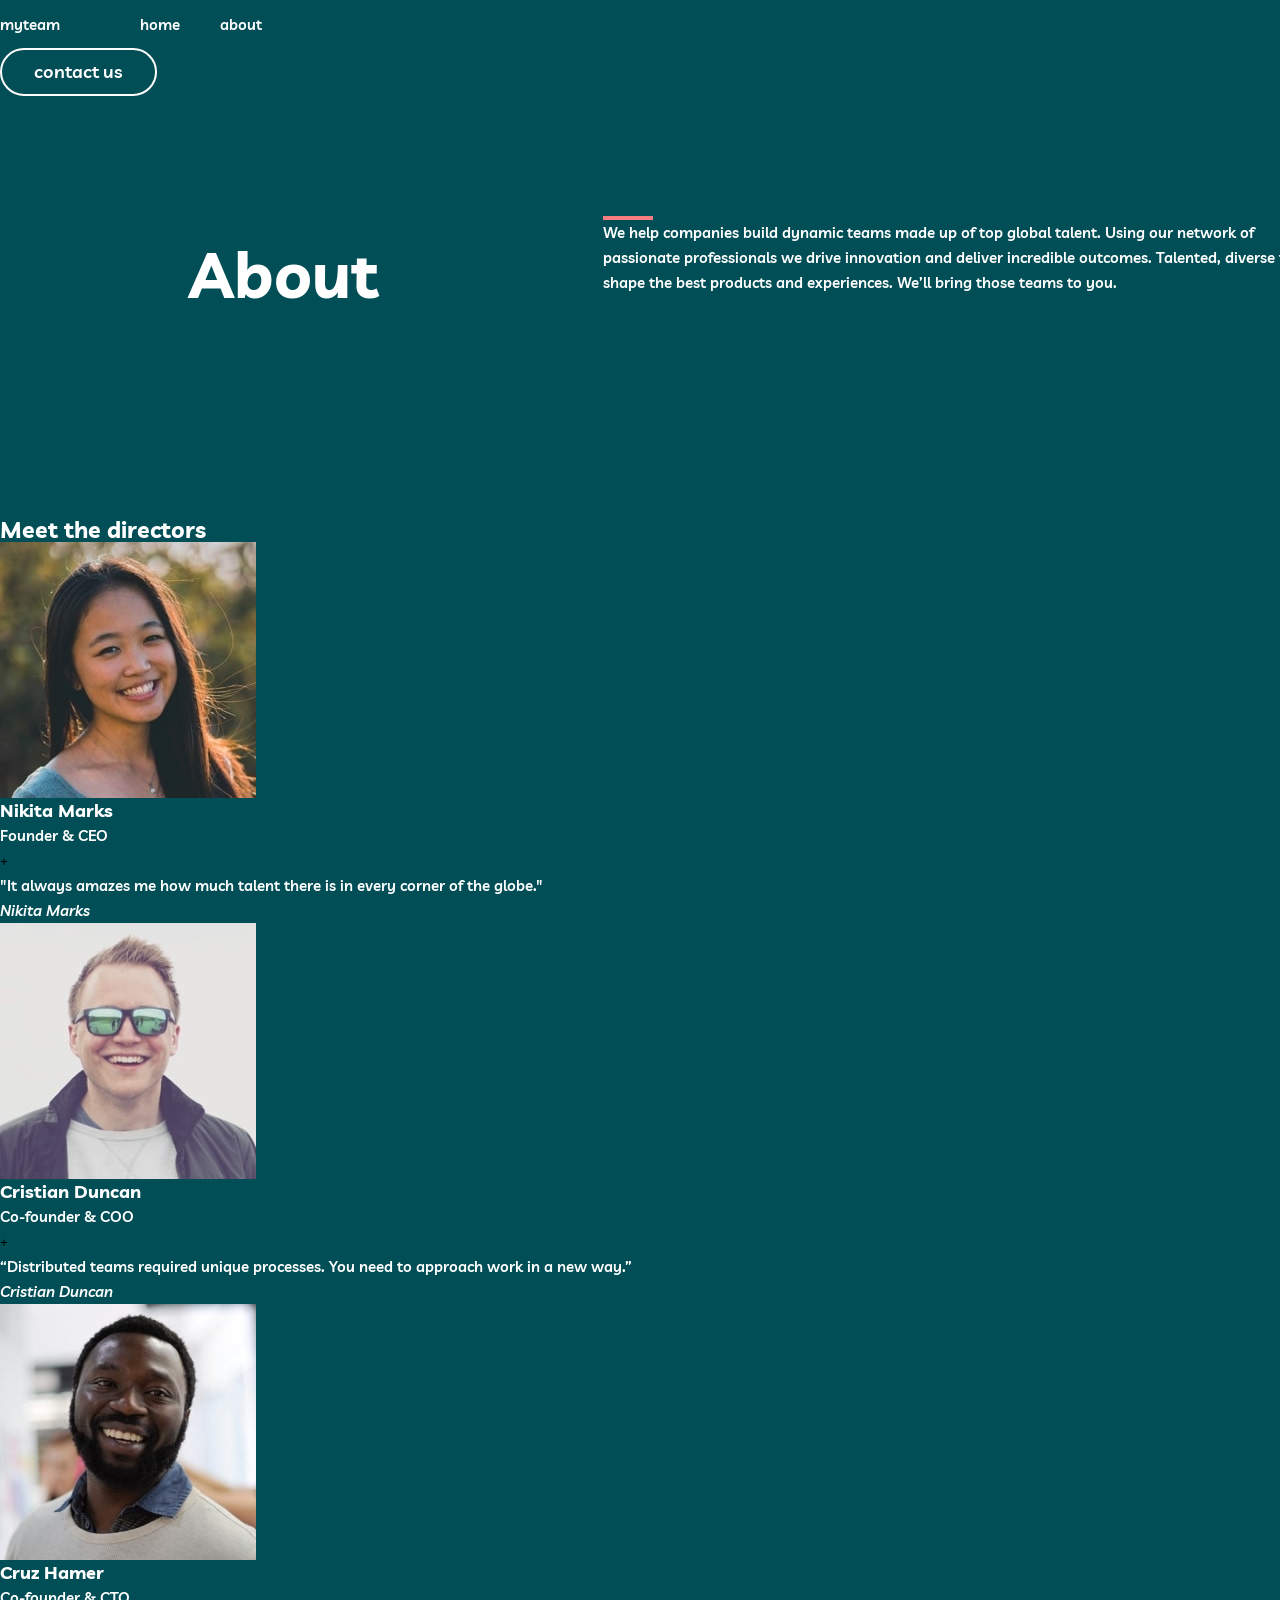
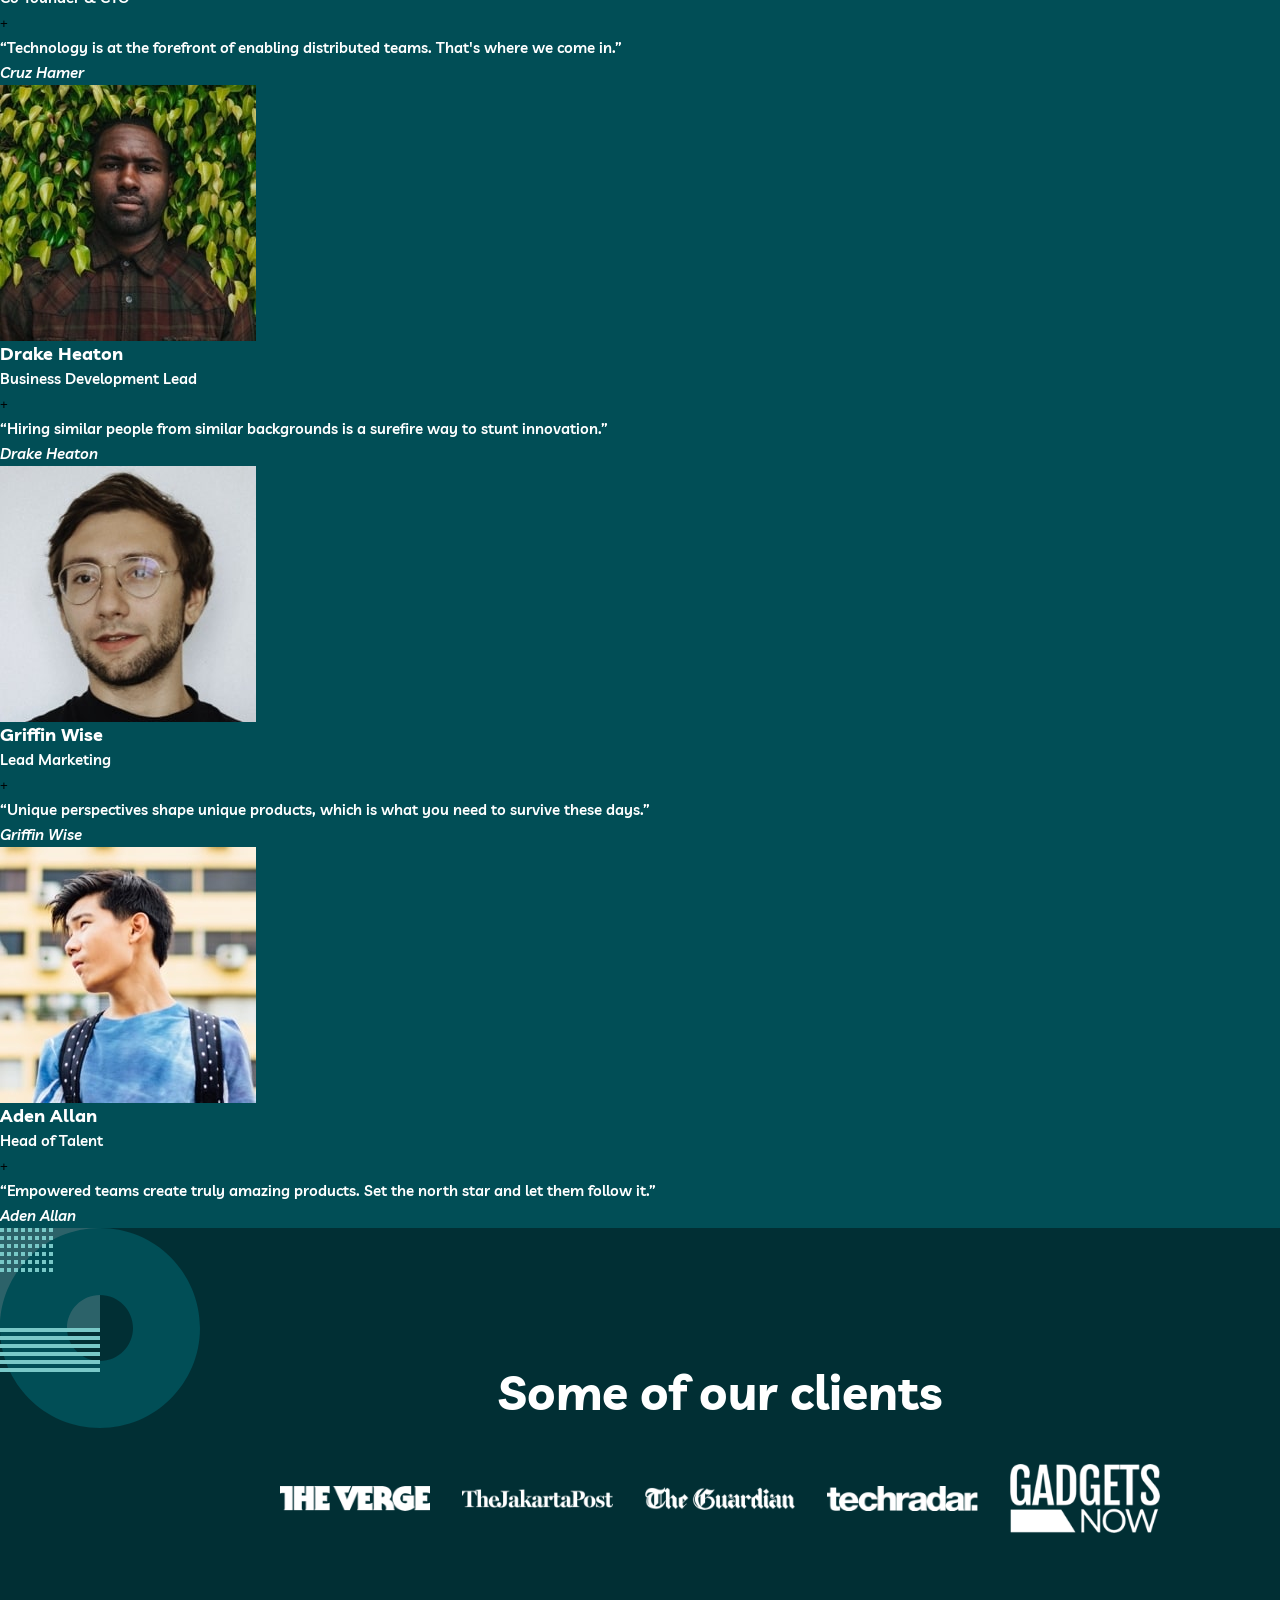
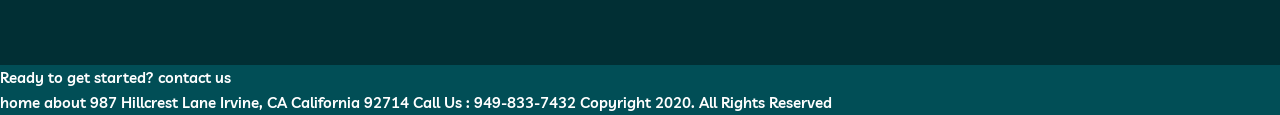
==== pages/about.html @ 8b4f6d2c "save before nav implement" ====
<!doctype html>
<html lang="en">
  <head>
    <meta charset="UTF-8" />
    <meta name="viewport" content="width=device-width, initial-scale=1.0" />

    <link
      rel="icon"
      type="image/png"
      sizes="32x32"
      href="../assets/favicon-32x32.png"
    />
    <link rel="stylesheet" href="../css/style.css" />
    <link rel="stylesheet" href="../css/about.css" />

    <title>Frontend Mentor | myteam website challenge - About</title>
  </head>

  <body>
      <header>

    <div class="site-header">
      <div class="site-header-left">
        <a href="../index.html" class="logo">myteam</a>
        <nav class="main-nav">
          <a href="../index.html" class="is-active">home</a>
          <a href="../pages/about.html">about</a>
        </nav>
      </div>
    </div>

      <div class="header-actions">
        <a href="../contact.html" class="btn btn-outline">contact us</a>
        <button class="nav-toggle" aria-label="Toggle menu">
          <span></span><span></span><span></span>
        </button>
      </div>

    <div class="container-about">
      <h1 class="h1-small white-text about-text">About</h1>
      <div>
        <span class="section-accent"></span>
        <p class="about-description body-2 white-text">We help companies build dynamic teams made up of top global talent.
          Using our network of passionate professionals we drive innovation and
          deliver incredible outcomes. Talented, diverse teams shape the best
          products and experiences. We’ll bring those teams to you.</p>
      </div>
    </div>
    <img src="../assets/bg-pattern-about-1-mobile-nav-1.svg" class="header-donut donut-size" alt="">
  </header>

    <main>
      <section>
        <h2>Meet the directors</h2>
        <ul>
          <li>
            <article>
              <img src="../assets/avatar-nikita.jpg" alt="Nikita Marks" />
              <h3>Nikita Marks</h3>
              <p>Founder &amp; CEO</p>
              <button>+</button>
              <blockquote>
                "It always amazes me how much talent there is in every corner of
                the globe."
              </blockquote>
              <cite>Nikita Marks</cite>
            </article>
          </li>
          <li>
            <article>
              <img src="../assets/avatar-christian.jpg" alt="Cristian Duncan" />
              <h3>Cristian Duncan</h3>
              <p>Co-founder &amp; COO</p>
              <button>+</button>
              <blockquote>
                “Distributed teams required unique processes. You need to
                approach work in a new way.”
              </blockquote>
              <cite>Cristian Duncan</cite>
            </article>
          </li>
          <li>
            <article>
              <img src="../assets/avatar-cruz.jpg" alt="Cruz Hamer" />
              <h3>Cruz Hamer</h3>
              <p>Co-founder &amp; CTO</p>
              <button>+</button>
              <blockquote>
                “Technology is at the forefront of enabling distributed teams.
                That's where we come in.”
              </blockquote>
              <cite>Cruz Hamer</cite>
            </article>
          </li>
          <li>
            <article>
              <img src="../assets/avatar-drake.jpg" alt="Drake Heaton" />
              <h3>Drake Heaton</h3>
              <p>Business Development Lead</p>
              <button>+</button>
              <blockquote>
                “Hiring similar people from similar backgrounds is a surefire
                way to stunt innovation.”
              </blockquote>
              <cite>Drake Heaton</cite>
            </article>
          </li>
          <li>
            <article>
              <img src="../assets/avatar-griffin.jpg" alt="Griffin Wise" />
              <h3>Griffin Wise</h3>
              <p>Lead Marketing</p>
              <button>+</button>
              <blockquote>
                “Unique perspectives shape unique products, which is what you
                need to survive these days.”
              </blockquote>
              <cite>Griffin Wise</cite>
            </article>
          </li>
          <li>
            <article>
              <img src="../assets/avatar-aden.jpg" alt="Aden Allan" />
              <h3>Aden Allan</h3>
              <p>Head of Talent</p>
              <button>+</button>
              <blockquote>
                “Empowered teams create truly amazing products. Set the north
                star and let them follow it.”
              </blockquote>
              <cite>Aden Allan</cite>
            </article>
          </li>
        </ul>
      </section>
      <section class="about-clients">
        <figure class="clients-shape donut-size">
          <img src="../assets/bg-pattern-about-4.svg" alt="" />
        </figure>
        <div class="clients-container">
          <h2 class="h2 white-text">Some of our clients</h2>
          <ul class="logo-list">
            <li><img src="../assets/logo-the-verge.png" alt="The Verge" /></li>
            <li>
              <img src="../assets/logo-jakarta-post.png" alt="Jakarta Post" />
            </li>
            <li>
              <img src="../assets/logo-the-guardian.png" alt="The Guardian" />
            </li>
            <li><img src="../assets/logo-tech-radar.png" alt="Tech Radar" /></li>
            <li>
              <img src="../assets/logo-gadgets-now.png" alt="Gadgets Now" />
            </li>
          </ul>
        </div>
      </section>

      Ready to get started? contact us
    </main>
    <footer>
      home about 987 Hillcrest Lane Irvine, CA California 92714 Call Us :
      949-833-7432 Copyright 2020. All Rights Reserved
    </footer>
  </body>
</html>
---- css/style.css ----
@import url('https://fonts.googleapis.com/css2?family=Livvic:wght@600;700&display=swap');
:root {
    /* Typography — family */
    --font-heading: 'Livvic', sans-serif;
    --font-weight-heading: 700;
    --font-body: 'Livvic', sans-serif;
    --font-weight-body: 600;

    /* COLORS - Primary */
    --color-midnight-green: #014E56;
    --color-light-coral: #F67E7E;
    --color-white: #FFFFFF;

    /* COLORS - Secondary */
    --color-rapture-blue: #79C8C7;
    --color-police-blue: #2C6269;
    --color-deep-jungle-green: #004047;
    --color-sacramento-state-green: #012F34;
    --color-dark-green: #002529;

    /* Typography — sizes */
    --text-h1-large: 100px;
    --text-h1-small: 64px;
    --text-h2: 48px;
    --text-h3: 18px;
    --text-body-1: 18px;
    --text-body-2: 15px;
    --text-label: 13px;

    /* Typography — line heights */
    --line-h1-large: 100px;
    --line-h1-small: 56px;
    --line-h2: 48px;
    --line-h3: 28px;
    --line-body-1: 28px;
    --line-body-2: 25px;
}
.h1-large {
    font-family: var(--font-heading);
    font-weight: var(--font-weight-heading);
    font-size: var(--text-h1-large);
    line-height: var(--line-h1-large);
}
.h1-small {
    font-family: var(--font-heading);
    font-weight: var(--font-weight-heading);
    font-size: var(--text-h1-small);
    line-height: var(--line-h1-small);
}
.h2 {
    font-family: var(--font-heading);
    font-weight: var(--font-weight-heading);
    font-size: var(--text-h2);
    line-height: var(--line-h2);
}
.h3 {
    font-family: var(--font-heading);
    font-weight: var(--font-weight-heading);
    font-size: var(--text-h3);
    line-height: var(--line-h3);
}
.body-1 {
    font-family: var(--font-body);
    font-weight: var(--font-weight-body);
    font-size: var(--text-body-1);
    line-height: var(--line-body-1);
}
.body-2 {
    font-family: var(--font-body);
    font-weight: var(--font-weight-body);
    font-size: var(--text-body-2);
    line-height: var(--line-body-2);
}

/* FOOTER start ------------------------------------------------- */

.footer {
    background-color: var(--color-dark-green);
    color: var(--color-white);
    padding: 48px 0;
}

.footer address {
    font-style: normal;
}

.footer-container {
    margin: 0 auto;
    width: min(1110px, 90%);
    display: grid;
    grid-template-columns: 1fr 1fr 1fr;
    align-items: start;
}

/* ----Logo---- */
.footer-logo {
    display: inline-block;
}

/* ----Footer navigation---- */

.footer-nav {
    display: flex;
    gap: 35px;
    margin-top: 35px;
}

.footer-nav a {
    color: var(--color-white);
    display: inline-block;
    text-decoration: none;
    letter-spacing: 1px;
}

.footer-nav a:hover {
    color: var(--color-rapture-blue);
}

/* ---- Contact information---- */

.footer-contact {
    margin: 0;
    color: #9aaeb0;
}

.footer-contact p {
    margin: 0;
}

.footer-contact a {
    color: inherit;
    text-decoration: none;
}

.footer-contact a:hover {
    color: var(--color-rapture-blue);
}

/* ----Right side----*/

.footer-right {
    display: flex;
    flex-direction: column;
    align-items: flex-end;
    height: 100%;
}

.social-links {
    display: flex;
    gap: 18px;
}

.social-links a {
    display: flex;
    align-items: center;
    justify-content: center;
    width: 24px;
    height: 24px;
}

.social-links img {
    width: 20px;
    height: 20px;
}

.copyright {
    margin: 55px 0 0;
    color: #9aaeb0;

}

/* FOOTER END ------------------------------------------------------------------------------------- */

/* SHARED / GLOBAL start ---------------------------------------------------
   Base reset, page shell, header + navigation, buttons and the decorative
   shape layer. All of this is reused by about.html and contact.html, so it
   lives here rather than in a per-page sheet.
   ------------------------------------------------------------------------ */
 
*,
*::before,
*::after {
    box-sizing: border-box;
    margin: 0;
    padding: 0;
}
 
body {
    font-family: var(--font-body);
    font-weight: var(--font-weight-body);
    font-size: var(--text-body-2);
    line-height: var(--line-body-2);
    color: var(--color-white);
    background: var(--color-midnight-green);
    min-width: 1440px; /* desktop-only build — no breakpoints below this */
}
 
ul {
    list-style: none;
}
 
img {
    display: block;
    max-width: 100%;
}
 
a {
    text-decoration: none;
    color: inherit;
}
 
button {
    cursor: pointer;
    background: none;
    border: none;
}
 
/* ----Page shell---- */
/* 1110px of content, centred — the 165px side margins from the Figma frame */
 
.container {
    width: 1110px;
    margin-inline: auto;
}
 
/* ----Decorative shape layer---- */
/* Each section drops its artwork into one of these and clips it with
   overflow: hidden, so nothing bleeds between sections. */
 
.shape-layer {
    position: absolute;
    inset: 0;
    pointer-events: none;
}
 
.shape-layer img {
    position: absolute;
}
 
/* ----Buttons---- */
 
.btn {
    display: inline-flex;
    align-items: center;
    justify-content: center;
    height: 48px;
    padding-inline: 32px;
    border-radius: 24px;
    border: 2px solid currentColor;
    font-family: var(--font-body);
    font-weight: var(--font-weight-body);
    font-size: var(--text-body-1);
    line-height: var(--line-body-1);
    white-space: nowrap;
    transition: background-color 0.2s ease, color 0.2s ease;
}
 
.btn-outline {
    color: var(--color-white);
}
 
.btn-outline:hover {
    background: var(--color-white);
    color: var(--color-midnight-green);
}
 
.btn-outline-dark {
    color: var(--color-sacramento-state-green);
}
 
.btn-outline-dark:hover {
    background: var(--color-sacramento-state-green);
    color: var(--color-light-coral);
}
 
/* ----Accent bar above a heading---- */
 
.section-accent {
    display: block;
    width: 50px;
    height: 4px;
    background: var(--color-light-coral);
}
 
.section-accent--blue {
    background: var(--color-rapture-blue);
}
 
/* ----Header---- */
 
.site-header {
    display: flex;
    align-items: center;
    justify-content: space-between;
    height: 48px;
}
 
.site-header-left {
    display: flex;
    align-items: center;
    gap: 80px;
}
 
.logo img {
    width: 160px;
    height: 40px;
}
 
/* ----Main navigation---- */
 
.main-nav {
    display: flex;
    gap: 40px;
}
 
.main-nav a {
    transition: color 0.2s ease;
}
 
/* The design has no persistent current-page marker, so .is-active is left
   unstyled — the hook stays available for templating. */
.main-nav a:hover {
    color: var(--color-light-coral);
}
 
/* SHARED / GLOBAL END ----------------------------------------------------- */
---- css/about.css ----
* {
    margin: 0;
    padding: 0;
    box-sizing: border-box;
}

.white-text {
    color: var(--color-white);
}

.donut-size {
  width: 200px;
  height: 200px;
}

/* HEADER AND NAV STUFF */

header {
    background-color: var(--color-midnight-green);
    position: relative;
    overflow: hidden;
    height: 517px;
    width: 1440px;

}

.header-donut {
    position: absolute;
    right: -100px;
    bottom: 0px;
    width: 200px;
}

/* .body1text {
    color: var(--color-white);
}


.header-title {
    color: var(--color-white);
} */

.container-about {
  max-width: 1110px;
  height: 156px;
  margin-top: 120px;
  margin-bottom: 120px;
  margin-left: 165px;
  margin-right: 165px;
  padding: 0 24px;
  display: grid;
  grid-template-columns: 1fr 1fr;
  gap: 64px;
  align-items: center;
  
}
/* 
.about-text {
    text-align: left;
} */

.about-text {
    width: 350px;
    height: 100px;
}

.about-description {
    text-align: left;
    width: 730px;
    height: 156px;
}
/* Clients Section */

.h2 {
    margin: 0 0 48px;
    text-align: center;
}

.about-clients {
    background-color: var(--color-sacramento-state-green);
    height: 437px;
    position: relative;

}

.clients-container {
    position: relative;
    max-width: 1110px;
    margin: 0 auto;
    padding-left: 115px;
    padding-right: 115px;
    padding-bottom: 140px;
    padding-top: 140px;
    height: 157px;

}

.logo-list {
    list-style: none;
    display: grid;
    grid-template-columns: repeat(5, 1fr);
    gap: 32px;
    align-items: center;
}

.logo-list img {
    width: 100%;
    height: auto;
}

.clients-shape {
    position: absolute;
    top: 0;
    left: 0;
}
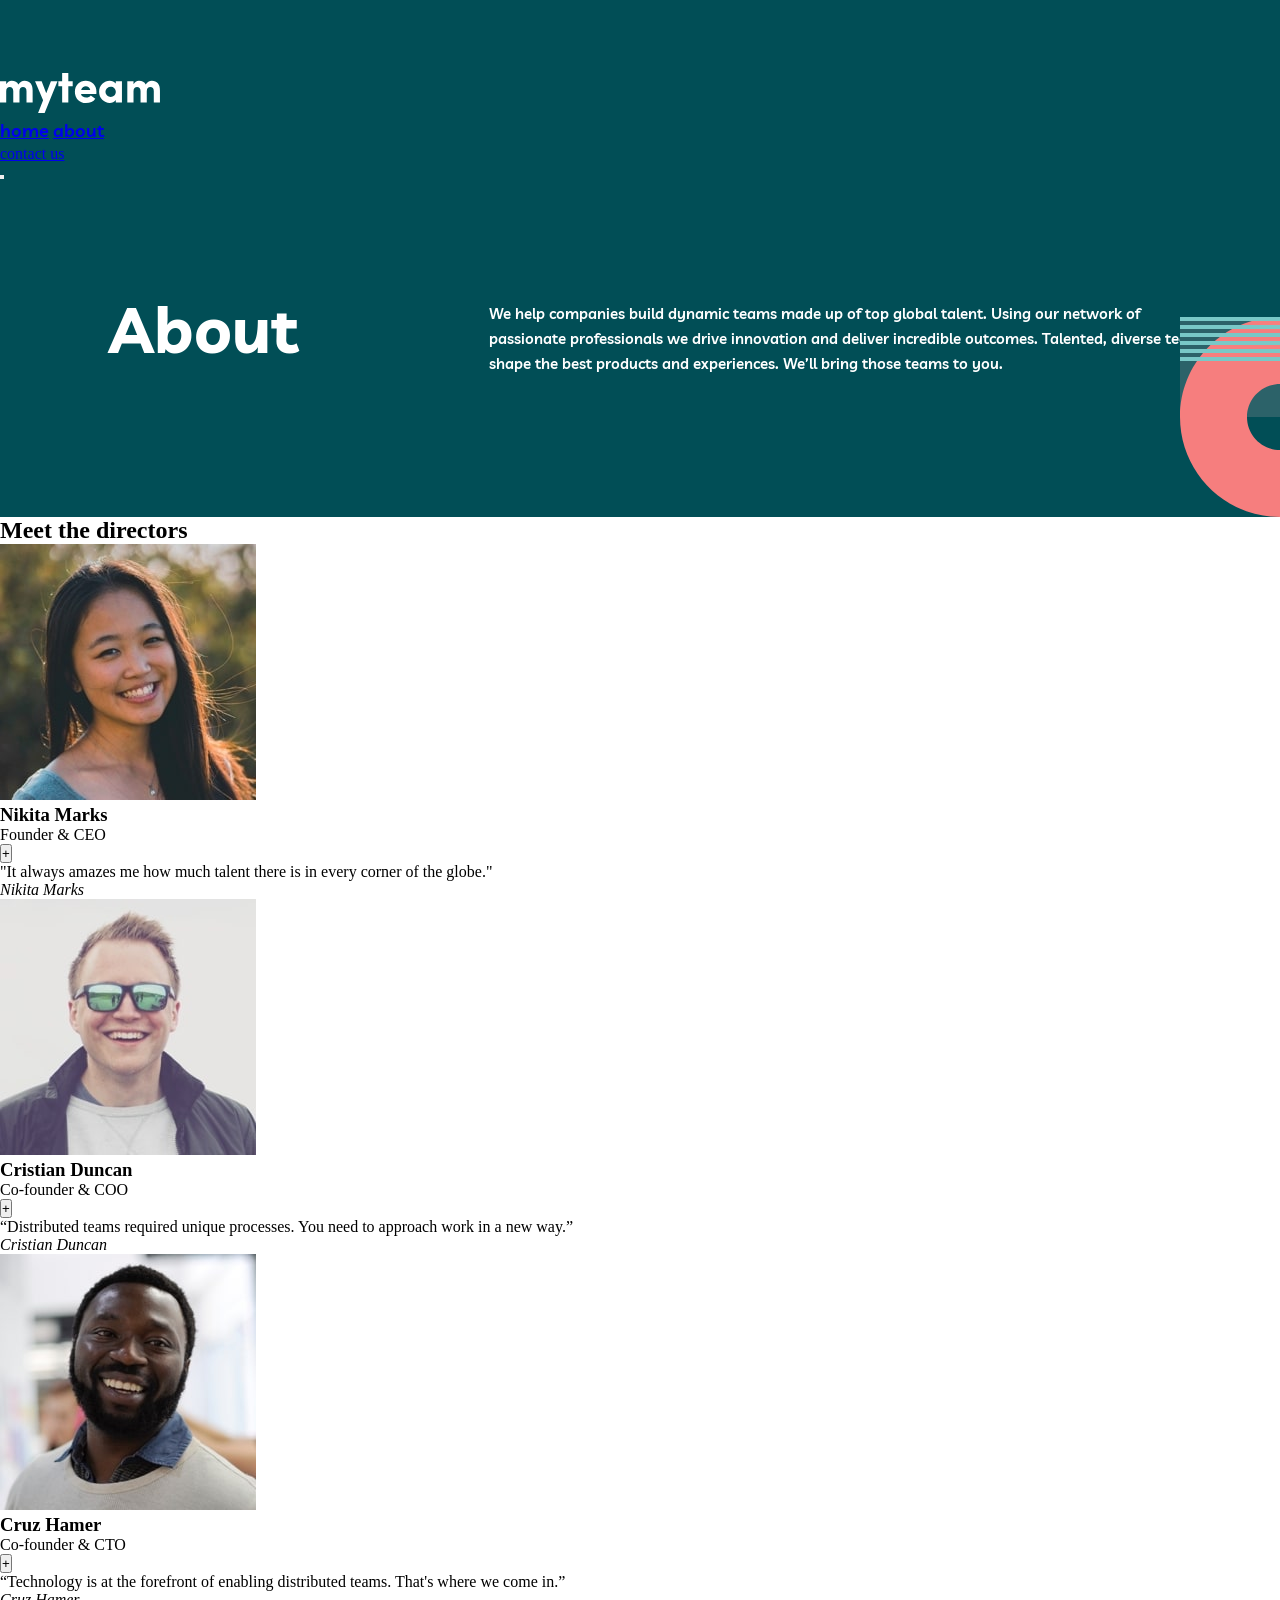
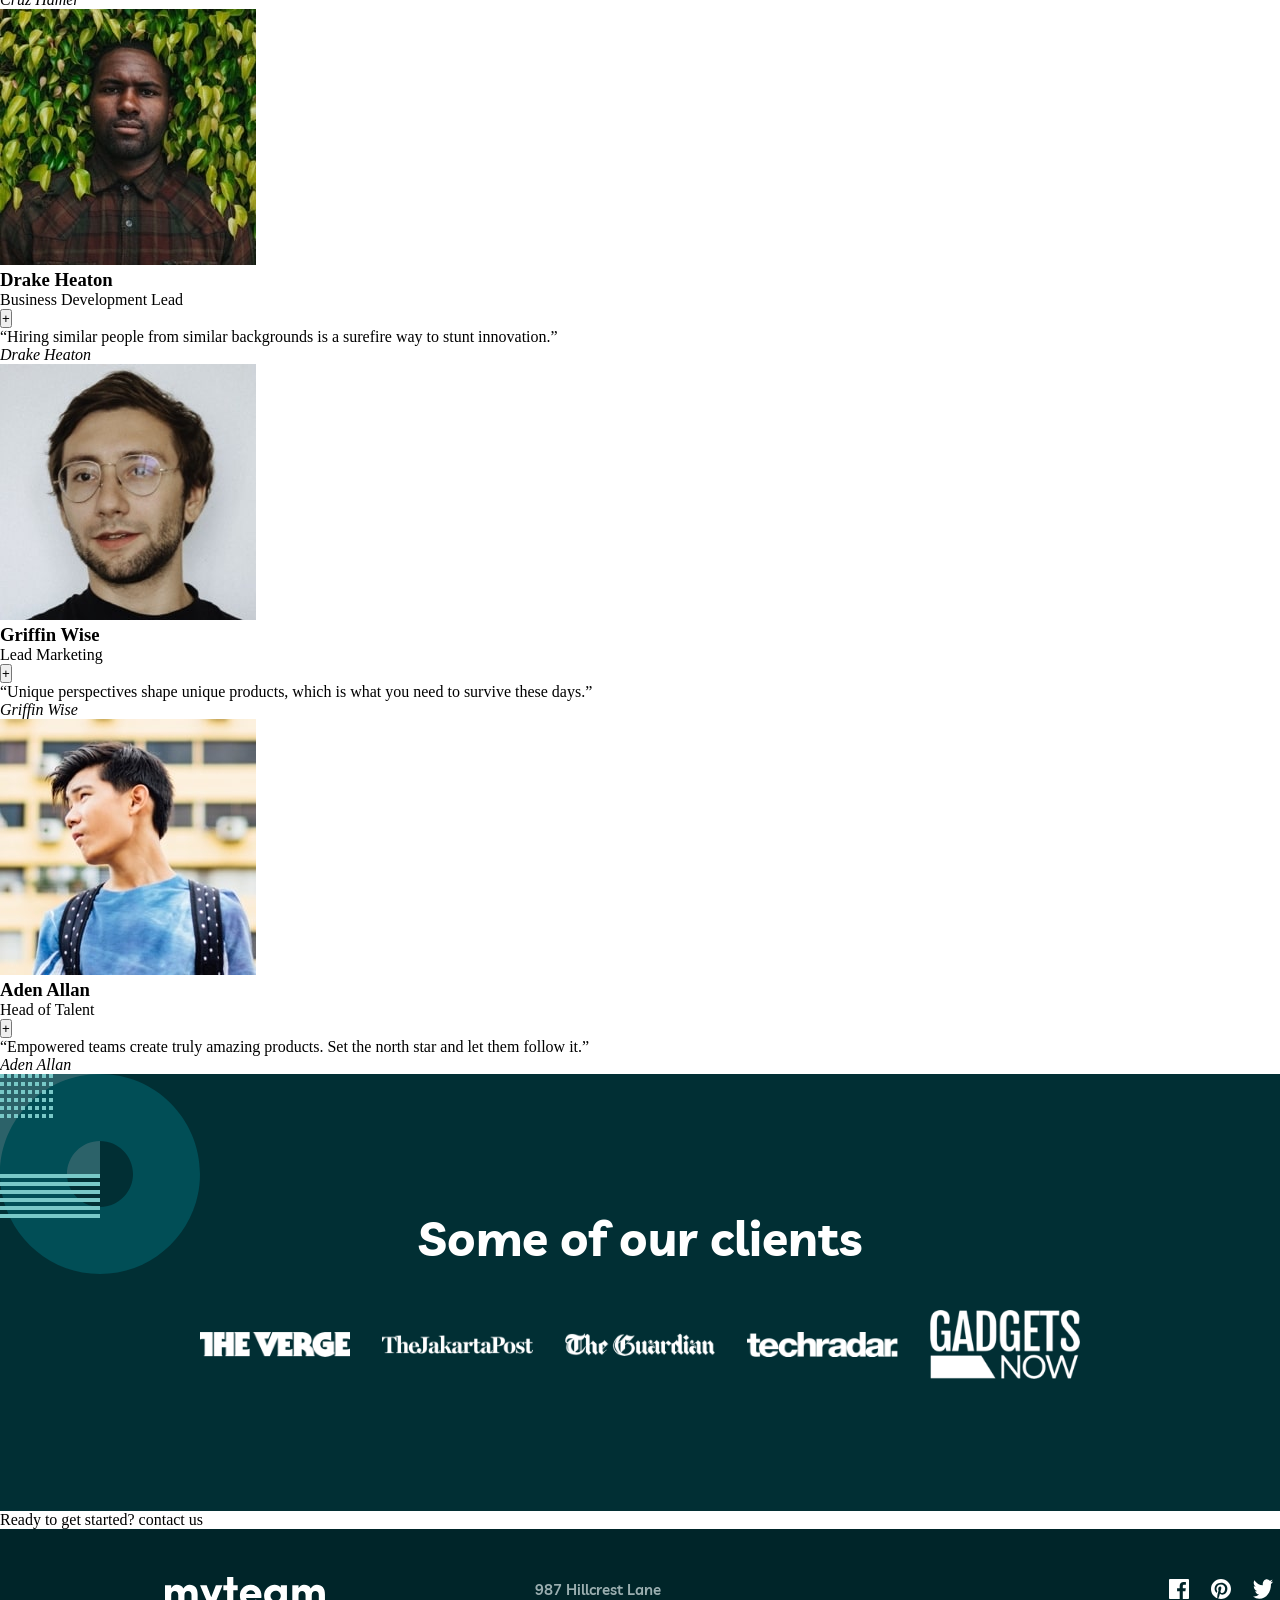
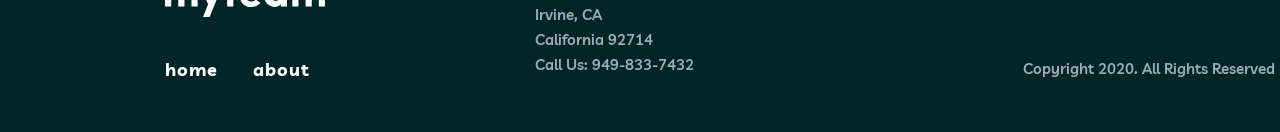
==== commit e02b2c4e: "inserted nav into header and footer into about page" ====
--- a/pages/about.html
+++ b/pages/about.html
@@ -19,18 +19,21 @@
   <body>
       <header>
 
-    <div class="site-header">
+    <div class="container site-header">
       <div class="site-header-left">
-        <a href="../index.html" class="logo">myteam</a>
-        <nav class="main-nav">
+        <a href="../index.html" class="logo">
+          <img src="../assets/logo.svg" alt="myteam" />
+        </a>
+        <nav class="main-nav body-1">
           <a href="../index.html" class="is-active">home</a>
           <a href="../pages/about.html">about</a>
         </nav>
       </div>
-    </div>
+            <a href="../pages/contact.html" class="btn btn-outline">contact us</a>
+    </div>
+    
 
       <div class="header-actions">
-        <a href="../contact.html" class="btn btn-outline">contact us</a>
         <button class="nav-toggle" aria-label="Toggle menu">
           <span></span><span></span><span></span>
         </button>
@@ -157,9 +160,54 @@
 
       Ready to get started? contact us
     </main>
-    <footer>
-      home about 987 Hillcrest Lane Irvine, CA California 92714 Call Us :
-      949-833-7432 Copyright 2020. All Rights Reserved
-    </footer>
+<footer class="footer">
+  <div class="footer-container">
+
+    <!-- Logo and navigation -->
+    <div class="footer-brand">
+      <a href="/" class="footer-logo"><img src="../assets/logo.svg" alt="" srcset=""></a>
+
+      <nav class="footer-nav h3" aria-label="Footer navigation">
+        <a href="/">home</a>
+        <a href="../pages/about.html">about</a>
+      </nav>
+    </div>
+
+    <!-- Contact information -->
+    <address class="footer-contact body-2">
+      <p>987 Hillcrest Lane</p>
+      <p>Irvine, CA</p>
+      <p>California 92714</p>
+      <p>
+        Call Us:
+        <a href="tel:+19498337432">949-833-7432</a>
+      </p>
+    </address>
+
+    <!-- Social media and copyright -->
+    <div class="footer-right body-2">
+
+      <div class="social-links">
+        <a href="#" aria-label="Facebook">
+          <img src="../assets/icon-facebook.svg" alt="">
+        </a>
+
+        <a href="#" aria-label="Pinterest">
+          <img src="../assets/icon-pinterest.svg" alt="">
+        </a>
+
+        <a href="#" aria-label="Twitter">
+          <img src="../assets/icon-twitter.svg" alt="">
+        </a>
+      </div>
+
+      <p class="copyright">
+        Copyright 2020. All Rights Reserved
+      </p>
+
+    </div>
+
+  </div>
+</footer>
   </body>
 </html>
--- a/css/style.css
+++ b/css/style.css
@@ -1,4 +1,5 @@
 @import url('https://fonts.googleapis.com/css2?family=Livvic:wght@600;700&display=swap');
+
 :root {
     /* Typography — family */
     --font-heading: 'Livvic', sans-serif;
@@ -35,36 +36,42 @@
     --line-body-1: 28px;
     --line-body-2: 25px;
 }
+
 .h1-large {
     font-family: var(--font-heading);
     font-weight: var(--font-weight-heading);
     font-size: var(--text-h1-large);
     line-height: var(--line-h1-large);
 }
+
 .h1-small {
     font-family: var(--font-heading);
     font-weight: var(--font-weight-heading);
     font-size: var(--text-h1-small);
     line-height: var(--line-h1-small);
 }
+
 .h2 {
     font-family: var(--font-heading);
     font-weight: var(--font-weight-heading);
     font-size: var(--text-h2);
     line-height: var(--line-h2);
 }
+
 .h3 {
     font-family: var(--font-heading);
     font-weight: var(--font-weight-heading);
     font-size: var(--text-h3);
     line-height: var(--line-h3);
 }
+
 .body-1 {
     font-family: var(--font-body);
     font-weight: var(--font-weight-body);
     font-size: var(--text-body-1);
     line-height: var(--line-body-1);
 }
+
 .body-2 {
     font-family: var(--font-body);
     font-weight: var(--font-weight-body);
@@ -90,6 +97,8 @@
     display: grid;
     grid-template-columns: 1fr 1fr 1fr;
     align-items: start;
+    margin-left: 165px;
+    margin-right: 163px;
 }
 
 /* ----Logo---- */
@@ -169,158 +178,4 @@
 
 }
 
-/* FOOTER END ------------------------------------------------------------------------------------- */
-
-/* SHARED / GLOBAL start ---------------------------------------------------
-   Base reset, page shell, header + navigation, buttons and the decorative
-   shape layer. All of this is reused by about.html and contact.html, so it
-   lives here rather than in a per-page sheet.
-   ------------------------------------------------------------------------ */
- 
-*,
-*::before,
-*::after {
-    box-sizing: border-box;
-    margin: 0;
-    padding: 0;
-}
- 
-body {
-    font-family: var(--font-body);
-    font-weight: var(--font-weight-body);
-    font-size: var(--text-body-2);
-    line-height: var(--line-body-2);
-    color: var(--color-white);
-    background: var(--color-midnight-green);
-    min-width: 1440px; /* desktop-only build — no breakpoints below this */
-}
- 
-ul {
-    list-style: none;
-}
- 
-img {
-    display: block;
-    max-width: 100%;
-}
- 
-a {
-    text-decoration: none;
-    color: inherit;
-}
- 
-button {
-    cursor: pointer;
-    background: none;
-    border: none;
-}
- 
-/* ----Page shell---- */
-/* 1110px of content, centred — the 165px side margins from the Figma frame */
- 
-.container {
-    width: 1110px;
-    margin-inline: auto;
-}
- 
-/* ----Decorative shape layer---- */
-/* Each section drops its artwork into one of these and clips it with
-   overflow: hidden, so nothing bleeds between sections. */
- 
-.shape-layer {
-    position: absolute;
-    inset: 0;
-    pointer-events: none;
-}
- 
-.shape-layer img {
-    position: absolute;
-}
- 
-/* ----Buttons---- */
- 
-.btn {
-    display: inline-flex;
-    align-items: center;
-    justify-content: center;
-    height: 48px;
-    padding-inline: 32px;
-    border-radius: 24px;
-    border: 2px solid currentColor;
-    font-family: var(--font-body);
-    font-weight: var(--font-weight-body);
-    font-size: var(--text-body-1);
-    line-height: var(--line-body-1);
-    white-space: nowrap;
-    transition: background-color 0.2s ease, color 0.2s ease;
-}
- 
-.btn-outline {
-    color: var(--color-white);
-}
- 
-.btn-outline:hover {
-    background: var(--color-white);
-    color: var(--color-midnight-green);
-}
- 
-.btn-outline-dark {
-    color: var(--color-sacramento-state-green);
-}
- 
-.btn-outline-dark:hover {
-    background: var(--color-sacramento-state-green);
-    color: var(--color-light-coral);
-}
- 
-/* ----Accent bar above a heading---- */
- 
-.section-accent {
-    display: block;
-    width: 50px;
-    height: 4px;
-    background: var(--color-light-coral);
-}
- 
-.section-accent--blue {
-    background: var(--color-rapture-blue);
-}
- 
-/* ----Header---- */
- 
-.site-header {
-    display: flex;
-    align-items: center;
-    justify-content: space-between;
-    height: 48px;
-}
- 
-.site-header-left {
-    display: flex;
-    align-items: center;
-    gap: 80px;
-}
- 
-.logo img {
-    width: 160px;
-    height: 40px;
-}
- 
-/* ----Main navigation---- */
- 
-.main-nav {
-    display: flex;
-    gap: 40px;
-}
- 
-.main-nav a {
-    transition: color 0.2s ease;
-}
- 
-/* The design has no persistent current-page marker, so .is-active is left
-   unstyled — the hook stays available for templating. */
-.main-nav a:hover {
-    color: var(--color-light-coral);
-}
- 
-/* SHARED / GLOBAL END ----------------------------------------------------- */+/* FOOTER END ------------------------------------------------------------------------------------- */
--- a/css/about.css
+++ b/css/about.css
@@ -20,8 +20,8 @@
     position: relative;
     overflow: hidden;
     height: 517px;
-    width: 1440px;
-
+    width: 100%;
+    padding-top: 73px;
 }
 
 .header-donut {
@@ -31,33 +31,18 @@
     width: 200px;
 }
 
-/* .body1text {
-    color: var(--color-white);
-}
-
-
-.header-title {
-    color: var(--color-white);
-} */
-
 .container-about {
-  max-width: 1110px;
+  max-width: min(1110px, 90%);
   height: 156px;
   margin-top: 120px;
   margin-bottom: 120px;
-  margin-left: 165px;
-  margin-right: 165px;
+  margin-inline: auto;
   padding: 0 24px;
   display: grid;
-  grid-template-columns: 1fr 1fr;
-  gap: 64px;
-  align-items: center;
-  
+  grid-template-columns: 350px 730px;
+  gap: 30px;
+  align-items: start;
 }
-/* 
-.about-text {
-    text-align: left;
-} */
 
 .about-text {
     width: 350px;
@@ -69,6 +54,11 @@
     width: 730px;
     height: 156px;
 }
+
+.section-accent {
+    margin-bottom: 40px;
+}
+
 /* Clients Section */
 
 .h2 {
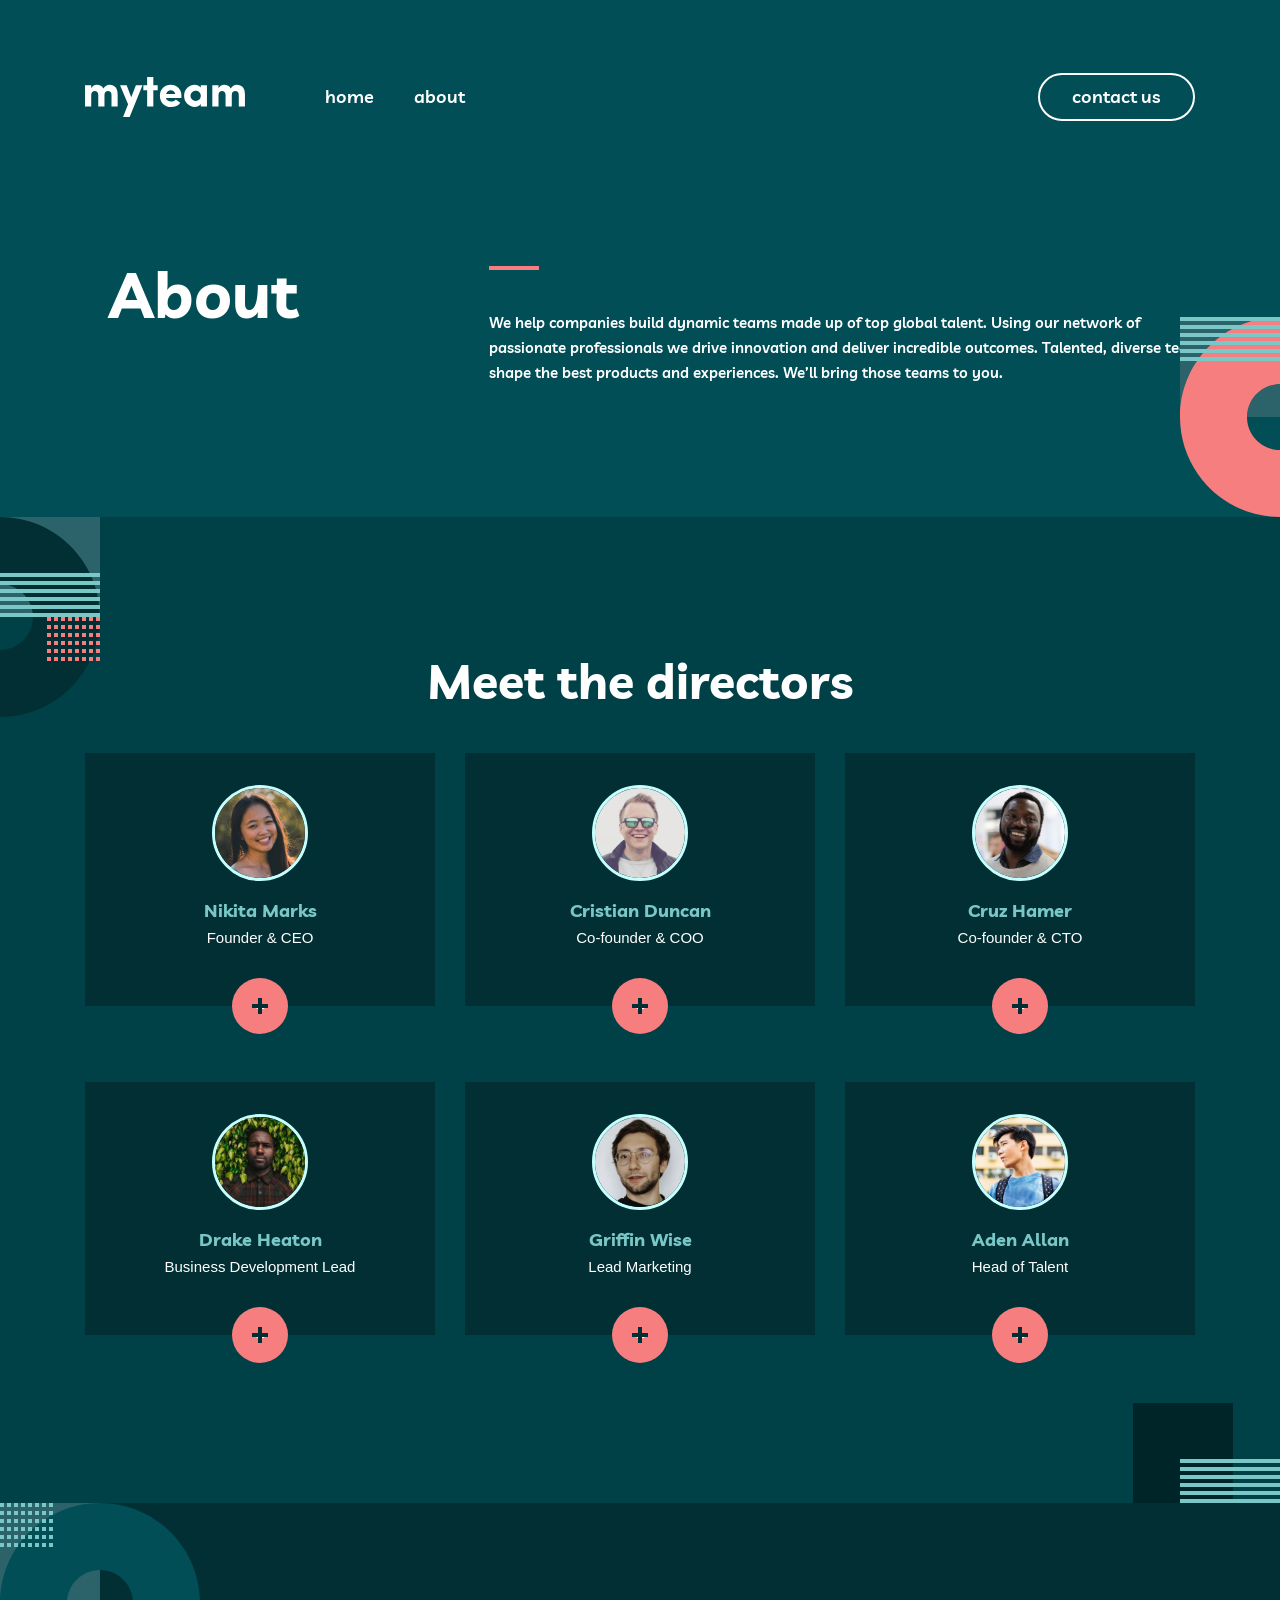
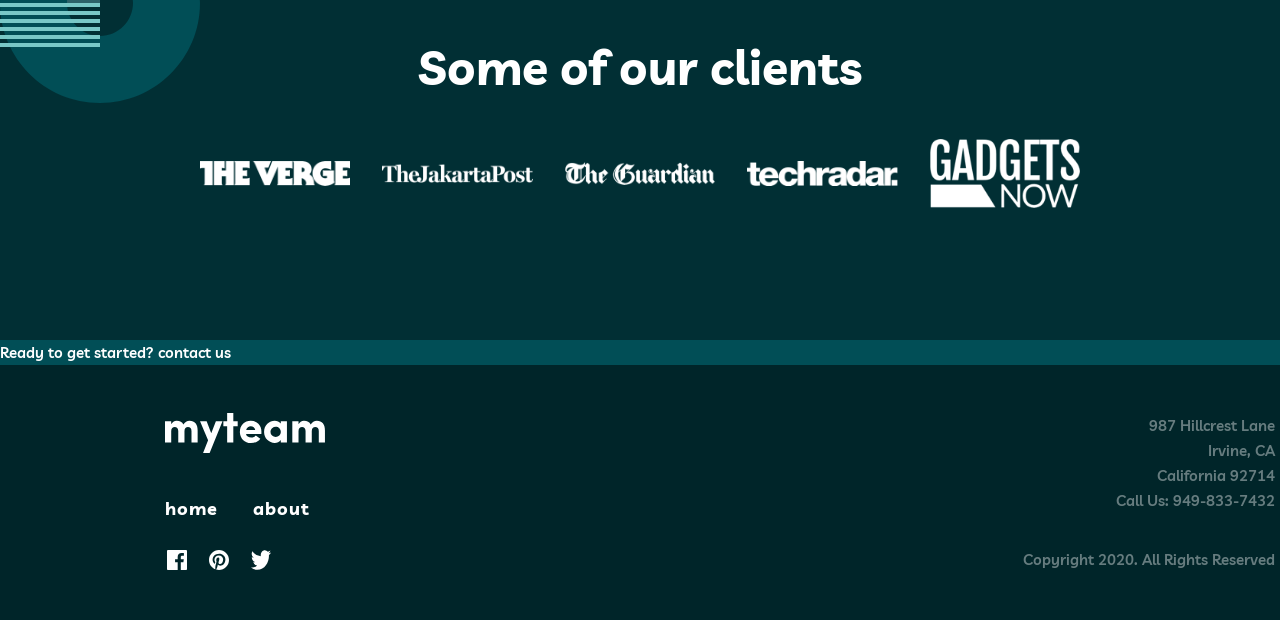
==== commit 4df95caf: "finished the directors section, added button functionality with card flip(css without animation) and" ====
--- a/pages/about.html
+++ b/pages/about.html
@@ -1,23 +1,19 @@
 <!doctype html>
 <html lang="en">
-  <head>
-    <meta charset="UTF-8" />
-    <meta name="viewport" content="width=device-width, initial-scale=1.0" />
-
-    <link
-      rel="icon"
-      type="image/png"
-      sizes="32x32"
-      href="../assets/favicon-32x32.png"
-    />
-    <link rel="stylesheet" href="../css/style.css" />
-    <link rel="stylesheet" href="../css/about.css" />
-
-    <title>Frontend Mentor | myteam website challenge - About</title>
-  </head>
-
-  <body>
-      <header>
+
+<head>
+  <meta charset="UTF-8" />
+  <meta name="viewport" content="width=device-width, initial-scale=1.0" />
+
+  <link rel="icon" type="image/png" sizes="32x32" href="../assets/favicon-32x32.png" />
+  <link rel="stylesheet" href="../css/style.css" />
+  <link rel="stylesheet" href="../css/about.css" />
+
+  <title>Frontend Mentor | myteam website challenge - About</title>
+</head>
+
+<body>
+  <header>
 
     <div class="container site-header">
       <div class="site-header-left">
@@ -29,21 +25,22 @@
           <a href="../pages/about.html">about</a>
         </nav>
       </div>
-            <a href="../pages/contact.html" class="btn btn-outline">contact us</a>
-    </div>
-    
-
-      <div class="header-actions">
-        <button class="nav-toggle" aria-label="Toggle menu">
-          <span></span><span></span><span></span>
-        </button>
-      </div>
+      <a href="../pages/contact.html" class="btn btn-outline">contact us</a>
+    </div>
+
+
+    <div class="header-actions">
+      <button class="nav-toggle" aria-label="Toggle menu">
+        <span></span><span></span><span></span>
+      </button>
+    </div>
 
     <div class="container-about">
       <h1 class="h1-small white-text about-text">About</h1>
       <div>
         <span class="section-accent"></span>
-        <p class="about-description body-2 white-text">We help companies build dynamic teams made up of top global talent.
+        <p class="about-description body-2 white-text">We help companies build dynamic teams made up of top global
+          talent.
           Using our network of passionate professionals we drive innovation and
           deliver incredible outcomes. Talented, diverse teams shape the best
           products and experiences. We’ll bring those teams to you.</p>
@@ -52,162 +49,235 @@
     <img src="../assets/bg-pattern-about-1-mobile-nav-1.svg" class="header-donut donut-size" alt="">
   </header>
 
-    <main>
-      <section>
-        <h2>Meet the directors</h2>
-        <ul>
-          <li>
-            <article>
-              <img src="../assets/avatar-nikita.jpg" alt="Nikita Marks" />
-              <h3>Nikita Marks</h3>
-              <p>Founder &amp; CEO</p>
-              <button>+</button>
-              <blockquote>
+  <main>
+    <section class="directors">
+      <img src="../assets/bg-pattern-about-2-contact-1.svg" alt="" class="directors-shape-top donut-size">
+      <img src="../assets/bg-pattern-home-4-about-3.svg" alt="" class="directors-shape-bottom">
+
+      <div class="directors-container">
+        <h2 class="h2 white-text">Meet the directors</h2>
+
+        <ul class="directors-list">
+          <li>
+            <article class="director-card">
+              <input type="checkbox" id="card-1" class="card-check">
+              <label for="card-1" class="card-toggle">+</label>
+              <img src="../assets/avatar-nikita.jpg" alt="Nikita Marks" class="director-avatar" />
+              <h3 class="h3 director-name">Nikita Marks</h3>
+              <p class="director-role">Founder &amp; CEO</p>
+              <cite class="h3 director-author">Nikita Marks</cite>
+              <blockquote class="director-quote">
                 "It always amazes me how much talent there is in every corner of
                 the globe."
               </blockquote>
-              <cite>Nikita Marks</cite>
-            </article>
-          </li>
-          <li>
-            <article>
-              <img src="../assets/avatar-christian.jpg" alt="Cristian Duncan" />
-              <h3>Cristian Duncan</h3>
-              <p>Co-founder &amp; COO</p>
-              <button>+</button>
-              <blockquote>
-                “Distributed teams required unique processes. You need to
-                approach work in a new way.”
-              </blockquote>
-              <cite>Cristian Duncan</cite>
-            </article>
-          </li>
-          <li>
-            <article>
-              <img src="../assets/avatar-cruz.jpg" alt="Cruz Hamer" />
-              <h3>Cruz Hamer</h3>
-              <p>Co-founder &amp; CTO</p>
-              <button>+</button>
-              <blockquote>
-                “Technology is at the forefront of enabling distributed teams.
-                That's where we come in.”
-              </blockquote>
-              <cite>Cruz Hamer</cite>
-            </article>
-          </li>
-          <li>
-            <article>
-              <img src="../assets/avatar-drake.jpg" alt="Drake Heaton" />
-              <h3>Drake Heaton</h3>
-              <p>Business Development Lead</p>
-              <button>+</button>
-              <blockquote>
-                “Hiring similar people from similar backgrounds is a surefire
-                way to stunt innovation.”
-              </blockquote>
-              <cite>Drake Heaton</cite>
-            </article>
-          </li>
-          <li>
-            <article>
-              <img src="../assets/avatar-griffin.jpg" alt="Griffin Wise" />
-              <h3>Griffin Wise</h3>
-              <p>Lead Marketing</p>
-              <button>+</button>
-              <blockquote>
-                “Unique perspectives shape unique products, which is what you
-                need to survive these days.”
-              </blockquote>
-              <cite>Griffin Wise</cite>
-            </article>
-          </li>
-          <li>
-            <article>
-              <img src="../assets/avatar-aden.jpg" alt="Aden Allan" />
-              <h3>Aden Allan</h3>
-              <p>Head of Talent</p>
-              <button>+</button>
-              <blockquote>
-                “Empowered teams create truly amazing products. Set the north
-                star and let them follow it.”
-              </blockquote>
-              <cite>Aden Allan</cite>
+
+              <div class="director-social-links">
+                <a href="#" aria-label="Twitter">
+                  <span class="icon1-director"></span>
+                </a>
+                <a href="#" aria-label="Facebook">
+                  <span class="icon2-director"></span>
+                </a>
+              </div>
+            </article>
+          </li>
+
+          <li>
+            <article class="director-card">
+              <input type="checkbox" id="card-2" class="card-check">
+              <label for="card-2" class="card-toggle">+</label>
+              <img src="../assets/avatar-christian.jpg" alt="Cristian Duncan" class="director-avatar" />
+              <h3 class="h3 director-name">Cristian Duncan</h3>
+              <p class="director-role">Co-founder &amp; COO</p>
+              <cite class="h3 director-author">Cristian Duncan</cite>
+              <blockquote class="director-quote">
+                "Distributed teams required unique processes. You need to
+                approach work in a new way."
+              </blockquote>
+
+              <div class="director-social-links">
+                <a href="#" aria-label="Twitter">
+                  <span class="icon1-director"></span>
+                </a>
+                <a href="#" aria-label="Facebook">
+                  <span class="icon2-director"></span>
+                </a>
+              </div>
+            </article>
+          </li>
+
+          <li>
+            <article class="director-card">
+              <input type="checkbox" id="card-3" class="card-check">
+              <label for="card-3" class="card-toggle">+</label>
+              <img src="../assets/avatar-cruz.jpg" alt="Cruz Hamer" class="director-avatar" />
+              <h3 class="h3 director-name">Cruz Hamer</h3>
+              <p class="director-role">Co-founder &amp; CTO</p>
+              <cite class="h3 director-author">Cruz Hamer</cite>
+              <blockquote class="director-quote">
+                "Technology is at the forefront of enabling distributed teams.
+                That's where we come in."
+              </blockquote>
+
+              <div class="director-social-links">
+                <a href="#" aria-label="Twitter">
+                  <span class="icon1-director"></span>
+                </a>
+                <a href="#" aria-label="Facebook">
+                  <span class="icon2-director"></span>
+                </a>
+              </div>
+            </article>
+          </li>
+
+          <li>
+            <article class="director-card">
+              <input type="checkbox" id="card-4" class="card-check">
+              <label for="card-4" class="card-toggle">+</label>
+              <img src="../assets/avatar-drake.jpg" alt="Drake Heaton" class="director-avatar" />
+              <h3 class="h3 director-name">Drake Heaton</h3>
+              <p class="director-role">Business Development Lead</p>
+              <cite class="h3 director-author">Drake Heaton</cite>
+              <blockquote class="director-quote">
+                "Hiring similar people from similar backgrounds is a surefire
+                way to stunt innovation."
+              </blockquote>
+
+              <div class="director-social-links">
+                <a href="#" aria-label="Twitter">
+                  <span class="icon1-director"></span>
+                </a>
+                <a href="#" aria-label="Facebook">
+                  <span class="icon2-director"></span>
+                </a>
+              </div>
+            </article>
+          </li>
+
+          <li>
+            <article class="director-card">
+              <input type="checkbox" id="card-5" class="card-check">
+              <label for="card-5" class="card-toggle">+</label>
+              <img src="../assets/avatar-griffin.jpg" alt="Griffin Wise" class="director-avatar" />
+              <h3 class="h3 director-name">Griffin Wise</h3>
+              <p class="director-role">Lead Marketing</p>
+              <cite class="h3 director-author">Griffin Wise</cite>
+              <blockquote class="director-quote">
+                "Unique perspectives shape unique products, which is what you
+                need to survive these days."
+              </blockquote>
+
+              <div class="director-social-links">
+                <a href="#" aria-label="Twitter">
+                  <span class="icon1-director"></span>
+                </a>
+                <a href="#" aria-label="Facebook">
+                  <span class="icon2-director"></span>
+                </a>
+              </div>
+            </article>
+          </li>
+
+          <li>
+            <article class="director-card">
+              <input type="checkbox" id="card-6" class="card-check">
+              <label for="card-6" class="card-toggle">+</label>
+              <img src="../assets/avatar-aden.jpg" alt="Aden Allan" class="director-avatar" />
+              <h3 class="h3 director-name">Aden Allan</h3>
+              <p class="director-role">Head of Talent</p>
+              <cite class="h3 director-author">Aden Allan</cite>
+              <blockquote class="director-quote">
+                "Empowered teams create truly amazing products. Set the north
+                star and let them follow it."
+              </blockquote>
+
+              <div class="director-social-links">
+                <a href="#" aria-label="Twitter">
+                  <span class="icon1-director"></span>
+                </a>
+                <a href="#" aria-label="Facebook">
+                  <span class="icon2-director"></span>
+                </a>
+              </div>
             </article>
           </li>
         </ul>
-      </section>
-      <section class="about-clients">
-        <figure class="clients-shape donut-size">
-          <img src="../assets/bg-pattern-about-4.svg" alt="" />
-        </figure>
-        <div class="clients-container">
-          <h2 class="h2 white-text">Some of our clients</h2>
-          <ul class="logo-list">
-            <li><img src="../assets/logo-the-verge.png" alt="The Verge" /></li>
-            <li>
-              <img src="../assets/logo-jakarta-post.png" alt="Jakarta Post" />
-            </li>
-            <li>
-              <img src="../assets/logo-the-guardian.png" alt="The Guardian" />
-            </li>
-            <li><img src="../assets/logo-tech-radar.png" alt="Tech Radar" /></li>
-            <li>
-              <img src="../assets/logo-gadgets-now.png" alt="Gadgets Now" />
-            </li>
-          </ul>
+      </div>
+    </section>
+
+    <section class="about-clients">
+      <figure class="clients-shape donut-size">
+        <img src="../assets/bg-pattern-about-4.svg" alt="" />
+      </figure>
+      <div class="clients-container">
+        <h2 class="h2 white-text">Some of our clients</h2>
+        <ul class="logo-list">
+          <li><img src="../assets/logo-the-verge.png" alt="The Verge" /></li>
+          <li>
+            <img src="../assets/logo-jakarta-post.png" alt="Jakarta Post" />
+          </li>
+          <li>
+            <img src="../assets/logo-the-guardian.png" alt="The Guardian" />
+          </li>
+          <li><img src="../assets/logo-tech-radar.png" alt="Tech Radar" /></li>
+          <li>
+            <img src="../assets/logo-gadgets-now.png" alt="Gadgets Now" />
+          </li>
+        </ul>
+      </div>
+    </section>
+
+    Ready to get started? contact us
+  </main>
+  <footer class="footer">
+    <div class="footer-container">
+
+      <!-- Logo and navigation -->
+      <div class="footer-brand">
+        <a href="/" class="footer-logo"><img src="../assets/logo.svg" alt="" srcset=""></a>
+
+        <nav class="footer-nav h3" aria-label="Footer navigation">
+          <a href="/">home</a>
+          <a href="../pages/about.html">about</a>
+        </nav>
+      </div>
+
+      <!-- Contact information -->
+      <address class="footer-contact body-2">
+        <p>987 Hillcrest Lane</p>
+        <p>Irvine, CA</p>
+        <p>California 92714</p>
+        <p>
+          Call Us:
+          <a href="tel:+19498337432">949-833-7432</a>
+        </p>
+      </address>
+
+      <!-- Social media and copyright -->
+      <div class="footer-right body-2">
+
+        <div class="social-links">
+          <a href="#" aria-label="Facebook">
+            <img src="../assets/icon-facebook.svg" alt="">
+          </a>
+
+          <a href="#" aria-label="Pinterest">
+            <img src="../assets/icon-pinterest.svg" alt="">
+          </a>
+
+          <a href="#" aria-label="Twitter">
+            <img src="../assets/icon-twitter.svg" alt="">
+          </a>
         </div>
-      </section>
-
-      Ready to get started? contact us
-    </main>
-<footer class="footer">
-  <div class="footer-container">
-
-    <!-- Logo and navigation -->
-    <div class="footer-brand">
-      <a href="/" class="footer-logo"><img src="../assets/logo.svg" alt="" srcset=""></a>
-
-      <nav class="footer-nav h3" aria-label="Footer navigation">
-        <a href="/">home</a>
-        <a href="../pages/about.html">about</a>
-      </nav>
-    </div>
-
-    <!-- Contact information -->
-    <address class="footer-contact body-2">
-      <p>987 Hillcrest Lane</p>
-      <p>Irvine, CA</p>
-      <p>California 92714</p>
-      <p>
-        Call Us:
-        <a href="tel:+19498337432">949-833-7432</a>
-      </p>
-    </address>
-
-    <!-- Social media and copyright -->
-    <div class="footer-right body-2">
-
-      <div class="social-links">
-        <a href="#" aria-label="Facebook">
-          <img src="../assets/icon-facebook.svg" alt="">
-        </a>
-
-        <a href="#" aria-label="Pinterest">
-          <img src="../assets/icon-pinterest.svg" alt="">
-        </a>
-
-        <a href="#" aria-label="Twitter">
-          <img src="../assets/icon-twitter.svg" alt="">
-        </a>
-      </div>
-
-      <p class="copyright">
-        Copyright 2020. All Rights Reserved
-      </p>
-
-    </div>
-
-  </div>
-</footer>
-  </body>
-</html>
+
+        <p class="copyright">
+          Copyright 2020. All Rights Reserved
+        </p>
+
+      </div>
+
+    </div>
+  </footer>
+</body>
+
+</html>
--- a/css/style.css
+++ b/css/style.css
@@ -97,8 +97,9 @@
     display: grid;
     grid-template-columns: 1fr 1fr 1fr;
     align-items: start;
-    margin-left: 165px;
-    margin-right: 163px;
+
+    /* margin-left: 165px; */
+    /* margin-right: 163px; */
 }
 
 /* ----Logo---- */
@@ -129,7 +130,7 @@
 
 .footer-contact {
     margin: 0;
-    color: #9aaeb0;
+    opacity: 40%;
 }
 
 .footer-contact p {
@@ -174,8 +175,323 @@
 
 .copyright {
     margin: 55px 0 0;
-    color: #9aaeb0;
-
-}
-
-/* FOOTER END ------------------------------------------------------------------------------------- */+    opacity: 40%;
+
+}
+
+/* FOOTER END ------------------------------------------------------------------------------------- */
+
+/* SHARED / GLOBAL start ---------------------------------------------------
+   Base reset, page shell, header + navigation, buttons and the decorative
+   shape layer. All of this is reused by about.html and contact.html, so it
+   lives here rather than in a per-page sheet.
+   ------------------------------------------------------------------------ */
+
+*,
+*::before,
+*::after {
+    box-sizing: border-box;
+    margin: 0;
+    padding: 0;
+}
+
+body {
+    font-family: var(--font-body);
+    font-weight: var(--font-weight-body);
+    font-size: var(--text-body-2);
+    line-height: var(--line-body-2);
+    color: var(--color-white);
+    background: var(--color-midnight-green);
+}
+
+ul {
+    list-style: none;
+}
+
+img {
+    display: block;
+    max-width: 100%;
+}
+
+a {
+    text-decoration: none;
+    color: inherit;
+}
+
+button {
+    cursor: pointer;
+    background: none;
+    border: none;
+}
+
+/* ----Page shell---- */
+/* 1110px of content, centred — the 165px side margins from the Figma frame */
+
+.container {
+    width: 1110px;
+    margin-inline: auto;
+}
+
+/* ----Decorative shape layer---- */
+/* Each section drops its artwork into one of these and clips it with
+   overflow: hidden, so nothing bleeds between sections. */
+
+.shape-layer {
+    position: absolute;
+    inset: 0;
+    pointer-events: none;
+}
+
+.shape-layer img {
+    position: absolute;
+}
+
+/* ----Buttons---- */
+
+.btn {
+    display: inline-flex;
+    align-items: center;
+    justify-content: center;
+    height: 48px;
+    padding-inline: 32px;
+    border-radius: 24px;
+    border: 2px solid currentColor;
+    font-family: var(--font-body);
+    font-weight: var(--font-weight-body);
+    font-size: var(--text-body-1);
+    line-height: var(--line-body-1);
+    white-space: nowrap;
+    transition: background-color 0.2s ease, color 0.2s ease;
+}
+
+.btn-outline {
+    color: var(--color-white);
+}
+
+.btn-outline:hover {
+    background: var(--color-white);
+    color: var(--color-midnight-green);
+}
+
+.btn-outline-dark {
+    color: var(--color-sacramento-state-green);
+}
+
+.btn-outline-dark:hover {
+    background: var(--color-sacramento-state-green);
+    color: var(--color-light-coral);
+}
+
+/* ----Accent bar above a heading---- */
+
+.section-accent {
+    display: block;
+    width: 50px;
+    height: 4px;
+    background: var(--color-light-coral);
+}
+
+.section-accent--blue {
+    background: var(--color-rapture-blue);
+}
+
+/* ----Header---- */
+
+.site-header {
+    display: flex;
+    align-items: center;
+    justify-content: space-between;
+    height: 48px;
+}
+
+.site-header-left {
+    display: flex;
+    align-items: center;
+    gap: 80px;
+}
+
+.logo img {
+    width: 160px;
+    height: 40px;
+}
+
+/* ----Main navigation---- */
+
+.main-nav {
+    display: flex;
+    gap: 40px;
+}
+
+.main-nav a {
+    transition: color 0.2s ease;
+}
+
+/* The design has no persistent current-page marker, so .is-active is left
+   unstyled — the hook stays available for templating. */
+.main-nav a:hover {
+    color: var(--color-light-coral);
+}
+
+/* SHARED / GLOBAL END ----------------------------------------------------- */
+
+
+/* -----CTA banner-----START */
+.banner {
+    position: relative;
+    height: 200px;
+    background-color: var(--color-light-coral);
+    overflow: hidden;
+    display: flex;
+    align-items: center;
+}
+
+.banner figure {
+    position: absolute;
+    left: 0;
+    bottom: 0;
+    margin: 0;
+    width: 200px;
+    height: 244px;
+    z-index: 1;
+}
+
+.banner figure img {
+    width: 100%;
+    height: 100%;
+    object-fit: contain;
+    object-position: left bottom;
+}
+
+.banner-content {
+    position: relative;
+    z-index: 2;
+    width: 100%;
+    max-width: 917px;
+    margin: 0 auto;
+    left: 150px;
+    display: flex;
+    align-items: center;
+    justify-content: space-between;
+    padding: 0 20px;
+}
+
+.banner-content h2 {
+    color: var(--color-sacramento-state-green);
+    font-family: var(--font-heading);
+    font-size: var(--text-h2);
+    font-weight: var(--font-weight-heading);
+    line-height: var(--line-h2);
+    margin: 0;
+}
+
+.btn-banner:hover {
+    color: var(--color-white);
+    border: none;
+}
+
+
+@media (max-width: 1440px) {
+
+    /* -----CTA banner-----START */
+    .banner figure {
+        bottom: -22px;
+    }
+
+    .banner-content {
+        max-width: 600px;
+        left: 0px;
+    }
+
+    .banner-content h2 {
+        font-size: 32px;
+        line-height: 32px;
+    }
+
+    /* -----CTA banner-----END */
+
+    /* -----Global Footer -----START */
+    .footer-container {
+        display: grid;
+        grid-template-columns: 1fr 1fr;
+        grid-template-rows: 102px 25px;
+        row-gap: 32px;
+    }
+
+    .footer-brand {
+        grid-column: 1;
+        grid-row: 1;
+    }
+
+    .footer-contact {
+        grid-column: 2;
+        grid-row: 1;
+        display: flex;
+        flex-direction: column;
+        align-items: flex-end;
+        justify-content: end;
+    }
+
+    .footer-right {
+        grid-column: 1 / 3;
+        grid-row: 2;
+        flex-direction: row;
+        justify-content: space-between;
+    }
+
+    /* -----Global Footer -----END */
+}
+
+@media (max-width: 768px) {
+
+    .banner {
+        background-color: red;
+    }
+}
+/* -----CTA banner-----END */
+
+
+/* RESPONSIVE start --------------------------------------------------------
+   The page is being converted to tablet one section at a time. Sections
+   listed below are still desktop-only: they are pinned to the 1440px layout
+   so they don't collapse while the converted ones go fluid. This costs a
+   horizontal scrollbar under 1440px — it disappears once the last selector
+   is removed from this block.
+   ------------------------------------------------------------------------ */
+
+/* ----Not yet converted---- */
+/* Delete a selector from here when that section gets its own breakpoints. */
+
+.value-props-section,
+.testimonials-section,
+.banner,
+.footer {
+    min-width: 1440px;
+}
+
+.value-props-section .container,
+.testimonials-section .container {
+    width: 1110px;
+}
+
+/* ----Tablet (768px frame)---- */
+/* Header only. The container narrows to 689px (39px side margins), the logo
+   drops to 128x32, and the gap to the nav closes from 80px to 48px. The nav
+   gap itself and the button are unchanged from desktop. */
+
+@media (max-width: 1109px) {
+
+    .container {
+        width: min(689px, calc(100% - 78px));
+    }
+
+    .site-header-left {
+        gap: 48px;
+    }
+
+    .logo img {
+        width: 128px;
+        height: 32px;
+    }
+}
+
+/* RESPONSIVE END ---------------------------------------------------------- */
--- a/css/about.css
+++ b/css/about.css
@@ -1,9 +1,3 @@
-* {
-    margin: 0;
-    padding: 0;
-    box-sizing: border-box;
-}
-
 .white-text {
     color: var(--color-white);
 }
@@ -28,7 +22,6 @@
     position: absolute;
     right: -100px;
     bottom: 0px;
-    width: 200px;
 }
 
 .container-about {
@@ -59,6 +52,234 @@
     margin-bottom: 40px;
 }
 
+
+/* DIRECTORS SECTION */
+
+.directors-shape-top {
+    position: absolute;
+    left: -100px;
+}
+
+.directors-shape-bottom {
+    position: absolute;
+    bottom: 0px;
+    right: 0px;
+}
+
+.directors {
+    background-color: var(--color-deep-jungle-green);
+    position: relative;
+    overflow: hidden;
+}
+
+.directors-container {
+    max-width: min(1110px, 90%);
+    margin: 0 auto;
+    padding-top: 140px;
+    padding-bottom: 140px;
+}
+
+.directors-list {
+    list-style: none;
+    display: grid;
+    grid-template-columns: repeat(3, 350px);
+    grid-template-rows: repeat(2, 281px);
+    gap: 48px 30px;
+    justify-content: center;
+}
+
+.director-card {
+    position: relative;
+    width: 350px;
+    height: 253px;
+    background-color: var(--color-sacramento-state-green);
+    padding-top: 32px;
+    text-align: center;
+}
+
+.director-avatar {
+    width: 96px;
+    height: 96px;
+    margin: 0 auto 16px;
+    border-radius: 50%;
+    border-style: solid;
+    border-color: #C4FFFE;
+}
+
+.director-name {
+    font-size: 18px;
+    font-weight: 700;
+    line-height: 28px;
+    color: var(--color-rapture-blue);
+}
+
+.director-role {
+    font-size: 15px;
+    font-weight: 500;
+    line-height: 25px;
+    color: var(--color-white);
+}
+
+.card-toggle {
+    position: absolute;
+    bottom: -28px;
+    right: 147px;
+    width: 56px;
+    height: 56px;
+    border: none;
+    border-radius: 50%;
+    background-color: var(--color-light-coral);
+    cursor: pointer;
+    display: flex;
+    align-items: center;
+    justify-content: center;
+}
+
+.card-toggle::before,
+.card-toggle::after {
+    content: '';
+    position: absolute;
+    background-color: var(--color-sacramento-state-green);
+}
+
+.card-toggle::before {
+    width: 4px;
+    height: 16px;
+}
+
+.card-toggle::after {
+    width: 16px;
+    height: 4px;
+}
+
+.card-toggle:hover {
+    background-color: var(--color-rapture-blue);
+}
+
+.card-check:checked ~ .card-toggle {
+    background-color: var(--color-rapture-blue);
+    transform: rotate(45deg);
+}
+
+.card-check {
+    display: none;
+}
+
+/* Quote state (hover + open card) */
+
+.director-quote,
+.director-author {
+    display: none;
+    margin: 0;
+    font-style: normal;
+}
+
+.director-card:has(.card-check:checked),
+.director-card.is-open {
+    display: flex;
+    flex-direction: column;
+    justify-content: flex-start;
+    background-color: var(--color-dark-green);
+    height: 253px;
+    padding-top: 35px;
+}
+
+.director-card:has(.card-check:checked) .director-avatar,
+.director-card:has(.card-check:checked) .director-name,
+.director-card:has(.card-check:checked) .director-role,
+.director-card.is-open .director-avatar,
+.director-card.is-open .director-name,
+.director-card.is-open .director-role {
+    display: none;
+}
+
+.card-check:checked ~ .director-quote,
+.card-check:checked ~ .director-author,
+.director-card.is-open .director-quote,
+.director-card.is-open .director-author {
+    display: block;
+}
+
+.card-check:checked ~ .director-author,
+.director-card.is-open .director-author {
+    margin-top: 0px;
+    text-align: center;
+    color: var(--color-rapture-blue);
+}
+
+.card-check:checked ~ .director-quote,
+.director-card.is-open .director-quote {
+    max-width: 254px;
+    margin-top: 8px;
+    margin-inline: auto;
+    font-size: 15px;
+    line-height: 25px;
+    color: var(--color-white);
+    text-align: center;
+}
+
+.card-check:checked ~ .card-toggle,
+.director-card.is-open .card-toggle {
+    background-color: var(--color-rapture-blue);
+    transform: rotate(45deg);
+}
+
+.card-check:checked ~ .card-toggle:hover,
+.director-card.is-open .card-toggle {
+    background-color: var(--color-light-coral);
+    transform: rotate(0deg);
+}
+
+
+.director-social-links {
+    display: none;
+}
+
+.card-check:checked ~ .director-social-links,
+.director-card.is-open .director-social-links {
+    display: flex;
+    justify-content: center;
+    gap: 16px;
+    margin-top: 24px;
+    width: 60px;
+    height: 20px;
+    margin-inline: auto;
+}
+
+.director-social-links a {
+    display: inline-flex;
+    align-items: center;
+    justify-content: center;
+    width: 24px;
+    height: 20px;
+    color: var(--color-white);
+}
+
+.director-social-links a:hover {
+    color: var(--color-light-coral);
+}
+
+.icon1-director {
+    width: 24px;
+    height: 19.5px;
+    background-color: currentColor;
+    mask-image: url(../assets/icon-twitter.svg);
+    -webkit-mask-image: url(../assets/icon-twitter.svg);
+    mask-composite: exclude;
+    -webkit-mask-composite: source-out;
+}
+
+.icon2-director {
+    width: 20px;
+    height: 20px;
+    background-color: currentColor;
+    mask-image: url(../assets/icon-linkedin.svg);
+    -webkit-mask-image: url(../assets/icon-linkedin.svg);
+    mask-composite: exclude;
+    -webkit-mask-composite: source-out;
+}
+
+
 /* Clients Section */
 
 .h2 {
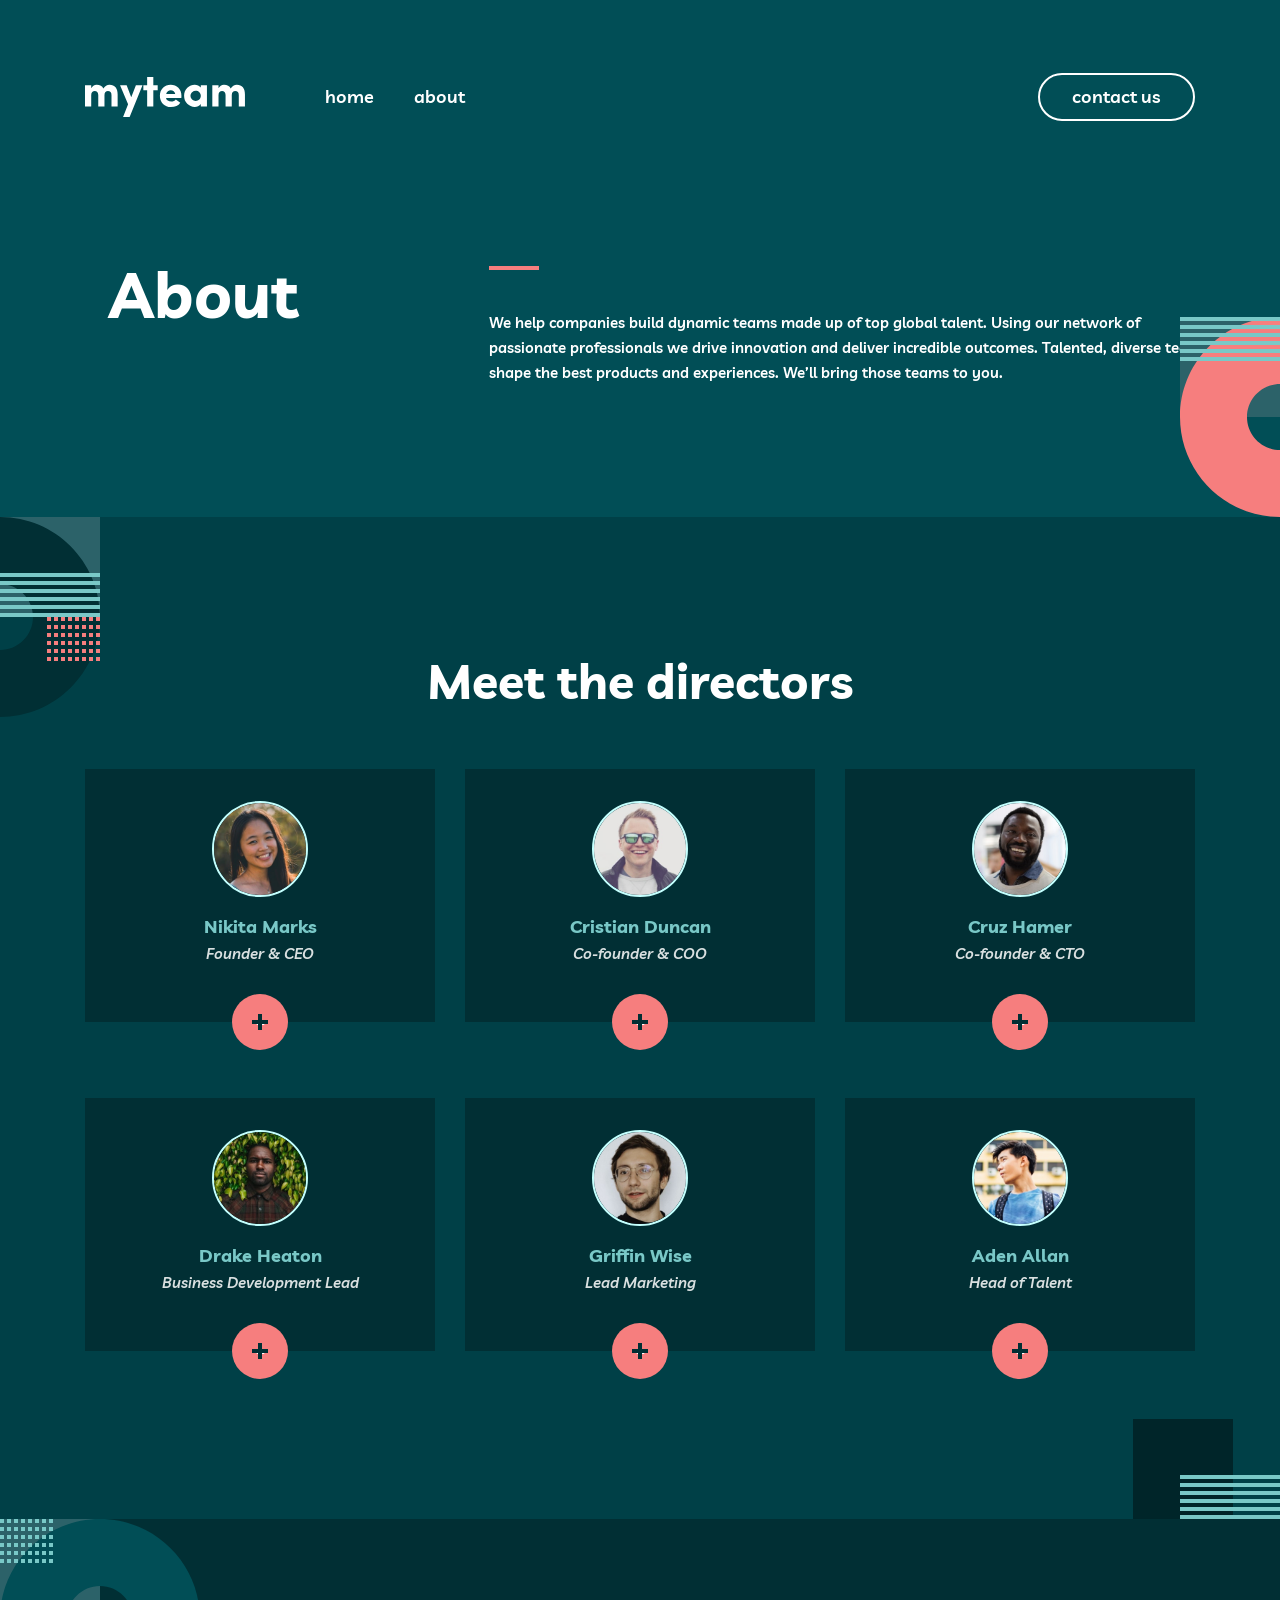
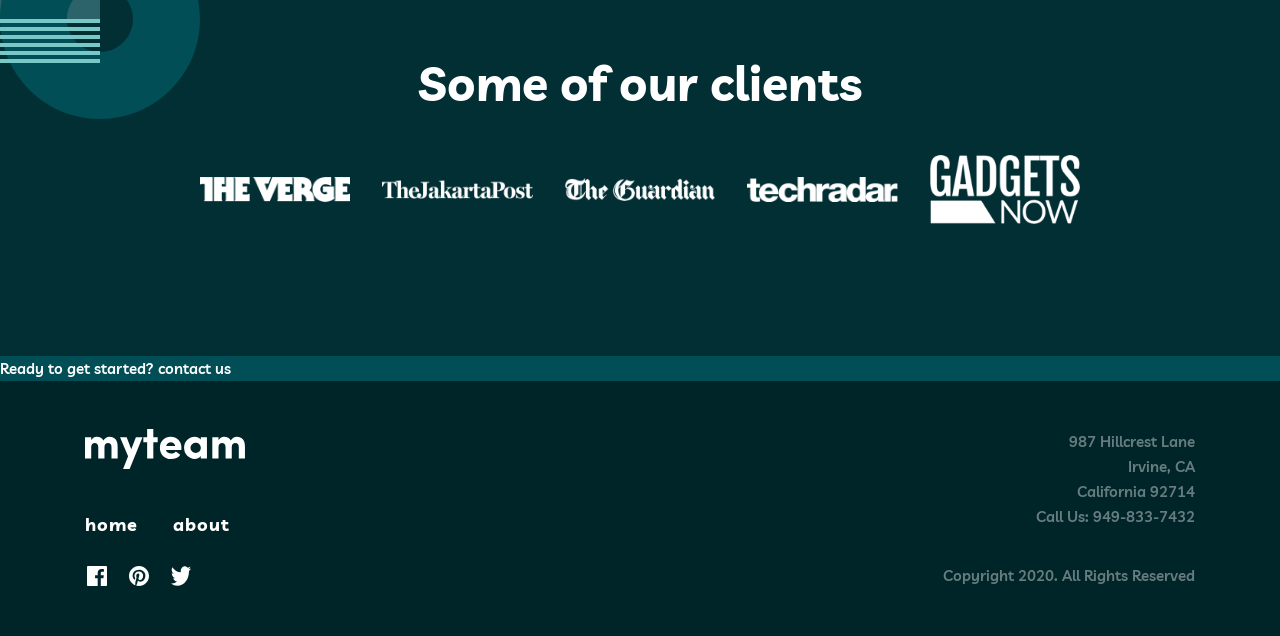
==== commit 7ce86920: "quick css fix to adjust font" ====
--- a/pages/about.html
+++ b/pages/about.html
@@ -55,7 +55,7 @@
       <img src="../assets/bg-pattern-home-4-about-3.svg" alt="" class="directors-shape-bottom">
 
       <div class="directors-container">
-        <h2 class="h2 white-text">Meet the directors</h2>
+        <h2 class="h2 white-text director-header">Meet the directors</h2>
 
         <ul class="directors-list">
           <li>
--- a/css/style.css
+++ b/css/style.css
@@ -202,6 +202,8 @@
     line-height: var(--line-body-2);
     color: var(--color-white);
     background: var(--color-midnight-green);
+    /* min-width: 1440px;  */
+    /* desktop-only build — no breakpoints below this */
 }
 
 ul {
@@ -392,7 +394,7 @@
 
 @media (max-width: 1440px) {
 
-    /* -----CTA banner-----START */
+    /* -----CTA banner Tablet-----START */
     .banner figure {
         bottom: -22px;
     }
@@ -407,9 +409,9 @@
         line-height: 32px;
     }
 
-    /* -----CTA banner-----END */
-
-    /* -----Global Footer -----START */
+    /* -----CTA banner Tablet-----END */
+
+    /* -----Global Footer Tablet-----START */
     .footer-container {
         display: grid;
         grid-template-columns: 1fr 1fr;
@@ -438,60 +440,67 @@
         justify-content: space-between;
     }
 
-    /* -----Global Footer -----END */
+    /* -----Global Footer Tablet -----END */
 }
 
 @media (max-width: 768px) {
 
+    /* -----CTA banner Mobile-----START */
     .banner {
-        background-color: red;
-    }
-}
-/* -----CTA banner-----END */
-
-
-/* RESPONSIVE start --------------------------------------------------------
-   The page is being converted to tablet one section at a time. Sections
-   listed below are still desktop-only: they are pinned to the 1440px layout
-   so they don't collapse while the converted ones go fluid. This costs a
-   horizontal scrollbar under 1440px — it disappears once the last selector
-   is removed from this block.
-   ------------------------------------------------------------------------ */
-
-/* ----Not yet converted---- */
-/* Delete a selector from here when that section gets its own breakpoints. */
-
-.value-props-section,
-.testimonials-section,
-.banner,
-.footer {
-    min-width: 1440px;
-}
-
-.value-props-section .container,
-.testimonials-section .container {
-    width: 1110px;
-}
-
-/* ----Tablet (768px frame)---- */
-/* Header only. The container narrows to 689px (39px side margins), the logo
-   drops to 128x32, and the gap to the nav closes from 80px to 48px. The nav
-   gap itself and the button are unchanged from desktop. */
-
-@media (max-width: 1109px) {
-
-    .container {
-        width: min(689px, calc(100% - 78px));
-    }
-
-    .site-header-left {
-        gap: 48px;
-    }
-
-    .logo img {
-        width: 128px;
-        height: 32px;
-    }
-}
-
-/* RESPONSIVE END ---------------------------------------------------------- */
+        height: 301px;
+    }
+
+    .banner-content {
+        flex-direction: column;
+        margin: 0 auto;
+        justify-content: center;
+        align-items: center;
+    }
+
+    .banner-content h2 {
+        text-align: center;
+        margin-bottom: 24px;
+    }
+
+    /* -----CTA banner Mobile-----END */
+
+    /* -----Global Footer Mobile -----START */
+    .footer {
+        height: 432px;
+        min-width: 375px;
+    }
+
+    .footer-container {
+        margin: 0 auto;
+        display: flex;
+        flex-direction: column;
+        align-items: center;
+    }
+
+    .footer-brand {
+        display: flex;
+        flex-direction: column;
+        justify-content: center;
+        align-items: center;
+    }
+
+    .footer-contact {
+        display: flex;
+        flex-direction: column;
+        justify-content: center;
+        align-items: center;
+    }
+
+    .footer-right {
+        display: flex;
+        flex-direction: column;
+        justify-content: center;
+        align-items: center;
+    }
+
+    .copyright {
+        margin-top: 16px;
+    }
+
+    /* -----Global Footer Mobile -----END */
+}
--- a/css/about.css
+++ b/css/about.css
@@ -66,6 +66,7 @@
     right: 0px;
 }
 
+
 .directors {
     background-color: var(--color-deep-jungle-green);
     position: relative;
@@ -104,6 +105,7 @@
     border-radius: 50%;
     border-style: solid;
     border-color: #C4FFFE;
+    border-width: 2px;
 }
 
 .director-name {
@@ -114,10 +116,11 @@
 }
 
 .director-role {
+    font-style:italic;
     font-size: 15px;
-    font-weight: 500;
     line-height: 25px;
     color: var(--color-white);
+    opacity: 85%;
 }
 
 .card-toggle {
@@ -279,7 +282,6 @@
     -webkit-mask-composite: source-out;
 }
 
-
 /* Clients Section */
 
 .h2 {
@@ -323,4 +325,11 @@
     position: absolute;
     top: 0;
     left: 0;
+}
+
+
+
+/* OVERRIDES */
+.director-header {
+    margin-bottom: 64px;
 }
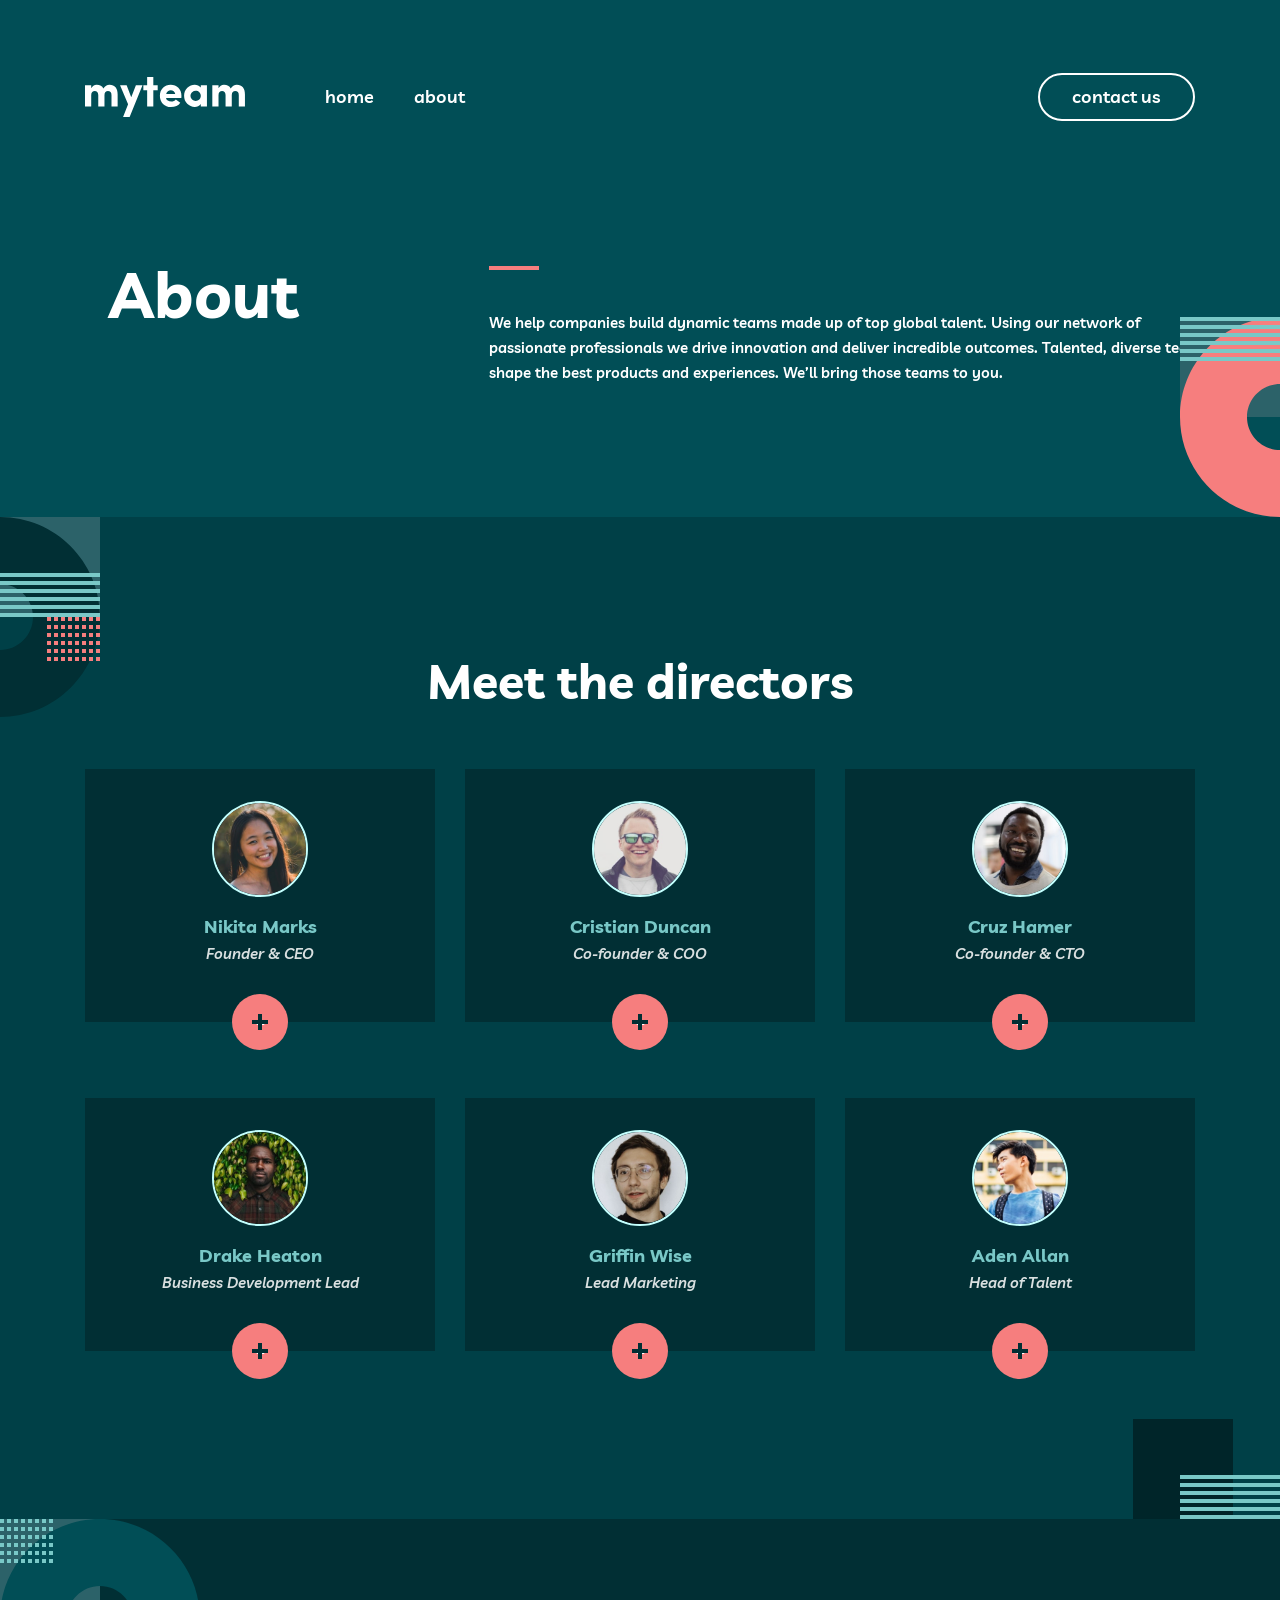
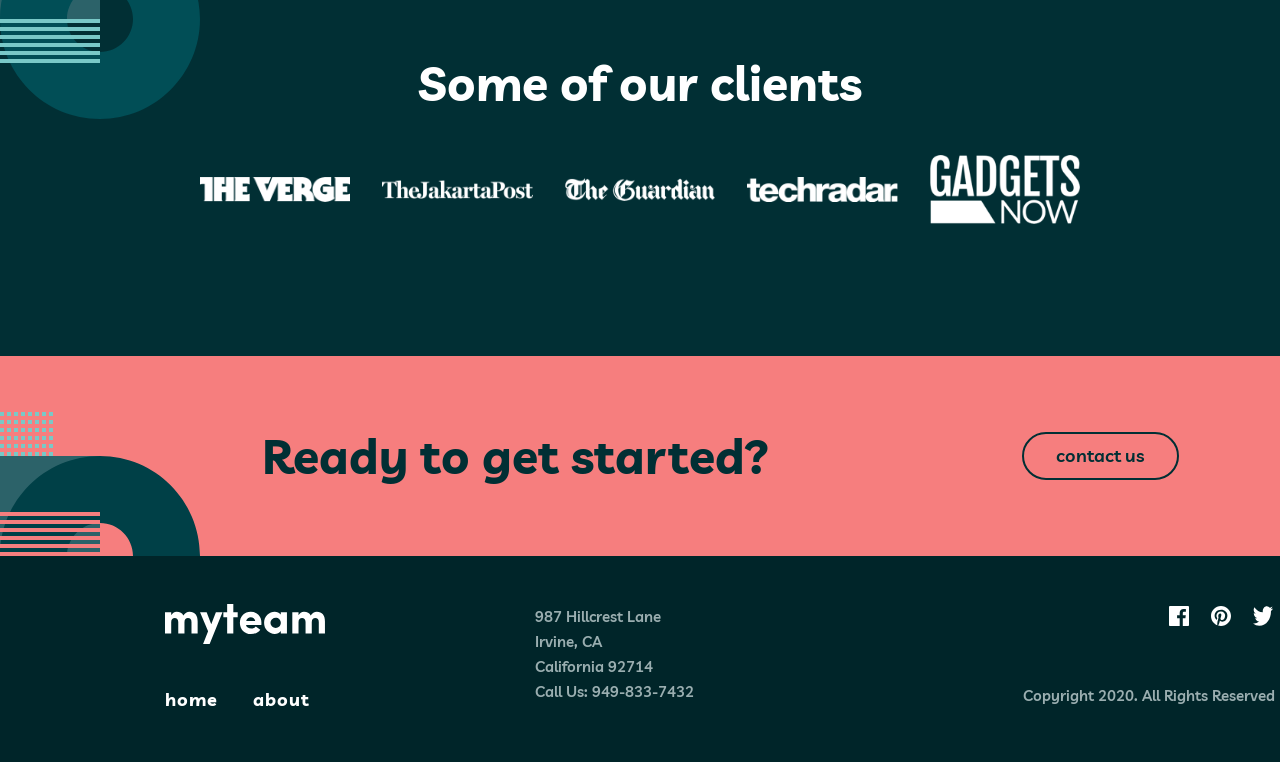
==== commit 1f980181: "inserted the CTA section into the page" ====
--- a/pages/about.html
+++ b/pages/about.html
@@ -227,7 +227,16 @@
       </div>
     </section>
 
-    Ready to get started? contact us
+    <section class="banner"> <!-- CTA banner -->
+      <figure>
+        <img src="../assets/bg-pattern-home-6-about-5.svg" alt="" /> <!-- decorative shape -->
+      </figure>
+
+      <div class="banner-content">
+        <h2>Ready to get started?</h2>
+        <a href="../pages/contact.html" class="btn btn-outline-dark btn-banner">contact us</a>
+      </div>
+    </section>
   </main>
   <footer class="footer">
     <div class="footer-container">
--- a/css/style.css
+++ b/css/style.css
@@ -97,9 +97,8 @@
     display: grid;
     grid-template-columns: 1fr 1fr 1fr;
     align-items: start;
-
-    /* margin-left: 165px; */
-    /* margin-right: 163px; */
+    margin-left: 165px;
+    margin-right: 163px;
 }
 
 /* ----Logo---- */
@@ -130,7 +129,7 @@
 
 .footer-contact {
     margin: 0;
-    opacity: 40%;
+    color: #9aaeb0;
 }
 
 .footer-contact p {
@@ -175,7 +174,7 @@
 
 .copyright {
     margin: 55px 0 0;
-    opacity: 40%;
+    color: #9aaeb0;
 
 }
 
@@ -186,7 +185,7 @@
    shape layer. All of this is reused by about.html and contact.html, so it
    lives here rather than in a per-page sheet.
    ------------------------------------------------------------------------ */
-
+ 
 *,
 *::before,
 *::after {
@@ -194,7 +193,7 @@
     margin: 0;
     padding: 0;
 }
-
+ 
 body {
     font-family: var(--font-body);
     font-weight: var(--font-weight-body);
@@ -202,54 +201,52 @@
     line-height: var(--line-body-2);
     color: var(--color-white);
     background: var(--color-midnight-green);
-    /* min-width: 1440px;  */
-    /* desktop-only build — no breakpoints below this */
-}
-
+}
+ 
 ul {
     list-style: none;
 }
-
+ 
 img {
     display: block;
     max-width: 100%;
 }
-
+ 
 a {
     text-decoration: none;
     color: inherit;
 }
-
+ 
 button {
     cursor: pointer;
     background: none;
     border: none;
 }
-
+ 
 /* ----Page shell---- */
 /* 1110px of content, centred — the 165px side margins from the Figma frame */
-
+ 
 .container {
     width: 1110px;
     margin-inline: auto;
 }
-
+ 
 /* ----Decorative shape layer---- */
 /* Each section drops its artwork into one of these and clips it with
    overflow: hidden, so nothing bleeds between sections. */
-
+ 
 .shape-layer {
     position: absolute;
     inset: 0;
     pointer-events: none;
 }
-
+ 
 .shape-layer img {
     position: absolute;
 }
-
+ 
 /* ----Buttons---- */
-
+ 
 .btn {
     display: inline-flex;
     align-items: center;
@@ -265,242 +262,154 @@
     white-space: nowrap;
     transition: background-color 0.2s ease, color 0.2s ease;
 }
-
+ 
 .btn-outline {
     color: var(--color-white);
 }
-
+ 
 .btn-outline:hover {
     background: var(--color-white);
     color: var(--color-midnight-green);
 }
-
+ 
 .btn-outline-dark {
     color: var(--color-sacramento-state-green);
 }
-
+ 
 .btn-outline-dark:hover {
     background: var(--color-sacramento-state-green);
     color: var(--color-light-coral);
 }
-
+ 
 /* ----Accent bar above a heading---- */
-
+ 
 .section-accent {
     display: block;
     width: 50px;
     height: 4px;
     background: var(--color-light-coral);
 }
-
+ 
 .section-accent--blue {
     background: var(--color-rapture-blue);
 }
-
+ 
 /* ----Header---- */
-
+ 
 .site-header {
     display: flex;
     align-items: center;
     justify-content: space-between;
     height: 48px;
 }
-
+ 
 .site-header-left {
     display: flex;
     align-items: center;
     gap: 80px;
 }
-
+ 
 .logo img {
     width: 160px;
     height: 40px;
 }
-
+ 
 /* ----Main navigation---- */
-
+ 
 .main-nav {
     display: flex;
     gap: 40px;
 }
-
+ 
 .main-nav a {
     transition: color 0.2s ease;
 }
-
+ 
 /* The design has no persistent current-page marker, so .is-active is left
    unstyled — the hook stays available for templating. */
 .main-nav a:hover {
     color: var(--color-light-coral);
 }
-
+ 
 /* SHARED / GLOBAL END ----------------------------------------------------- */
 
 
 /* -----CTA banner-----START */
 .banner {
-    position: relative;
-    height: 200px;
-    background-color: var(--color-light-coral);
-    overflow: hidden;
-    display: flex;
-    align-items: center;
+  position: relative;
+  width: 100%;
+  height: 200px;
+  background-color: var(--color-light-coral);
+  display: flex;
+  flex-direction: row;
+  align-items: center;
+  justify-content: center;
 }
 
 .banner figure {
-    position: absolute;
+    position:absolute;
     left: 0;
     bottom: 0;
-    margin: 0;
-    width: 200px;
-    height: 244px;
-    z-index: 1;
-}
-
-.banner figure img {
-    width: 100%;
-    height: 100%;
-    object-fit: contain;
-    object-position: left bottom;
 }
 
 .banner-content {
-    position: relative;
-    z-index: 2;
-    width: 100%;
-    max-width: 917px;
-    margin: 0 auto;
-    left: 150px;
-    display: flex;
+    display: flex;
+    flex-direction: row;
     align-items: center;
     justify-content: space-between;
-    padding: 0 20px;
+    flex-basis: 917px;
 }
 
 .banner-content h2 {
-    color: var(--color-sacramento-state-green);
-    font-family: var(--font-heading);
-    font-size: var(--text-h2);
-    font-weight: var(--font-weight-heading);
-    line-height: var(--line-h2);
-    margin: 0;
+  color: var(--color-sacramento-state-green);
+  font-family: var(--font-heading);
+  font-size: var(--text-h2);
+  font-weight: var(--font-weight-heading);
+  line-height: var(--line-h2);
 }
 
 .btn-banner:hover {
-    color: var(--color-white);
+    color:var(--color-white);
     border: none;
 }
-
-
-@media (max-width: 1440px) {
-
-    /* -----CTA banner Tablet-----START */
-    .banner figure {
-        bottom: -22px;
+/* -----CTA banner-----END */
+
+
+/* RESPONSIVE start --------------------------------------------------------
+   The page is being converted to tablet one section at a time. Sections
+   listed below are still desktop-only: they are pinned to the 1440px layout
+   so they don't collapse while the converted ones go fluid. This costs a
+   horizontal scrollbar under 1440px — it disappears once the last selector
+   is removed from this block.
+   ------------------------------------------------------------------------ */
+
+/* ----Not yet converted---- */
+/* Delete a selector from here when that section gets its own breakpoints. */
+
+.banner,
+.footer {
+    min-width: 1440px;
+}
+
+/* ----Tablet (768px frame)---- */
+/* Header. The container narrows to 689px (39px side margins), the logo
+   drops to 128x32, and the gap to the nav closes from 80px to 48px. The nav
+   gap itself and the button are unchanged from desktop. */
+
+@media (max-width: 1109px) {
+
+    .container {
+        width: min(689px, calc(100% - 78px));
     }
 
-    .banner-content {
-        max-width: 600px;
-        left: 0px;
+    .site-header-left {
+        gap: 48px;
     }
 
-    .banner-content h2 {
-        font-size: 32px;
-        line-height: 32px;
+    .logo img {
+        width: 128px;
+        height: 32px;
     }
-
-    /* -----CTA banner Tablet-----END */
-
-    /* -----Global Footer Tablet-----START */
-    .footer-container {
-        display: grid;
-        grid-template-columns: 1fr 1fr;
-        grid-template-rows: 102px 25px;
-        row-gap: 32px;
-    }
-
-    .footer-brand {
-        grid-column: 1;
-        grid-row: 1;
-    }
-
-    .footer-contact {
-        grid-column: 2;
-        grid-row: 1;
-        display: flex;
-        flex-direction: column;
-        align-items: flex-end;
-        justify-content: end;
-    }
-
-    .footer-right {
-        grid-column: 1 / 3;
-        grid-row: 2;
-        flex-direction: row;
-        justify-content: space-between;
-    }
-
-    /* -----Global Footer Tablet -----END */
-}
-
-@media (max-width: 768px) {
-
-    /* -----CTA banner Mobile-----START */
-    .banner {
-        height: 301px;
-    }
-
-    .banner-content {
-        flex-direction: column;
-        margin: 0 auto;
-        justify-content: center;
-        align-items: center;
-    }
-
-    .banner-content h2 {
-        text-align: center;
-        margin-bottom: 24px;
-    }
-
-    /* -----CTA banner Mobile-----END */
-
-    /* -----Global Footer Mobile -----START */
-    .footer {
-        height: 432px;
-        min-width: 375px;
-    }
-
-    .footer-container {
-        margin: 0 auto;
-        display: flex;
-        flex-direction: column;
-        align-items: center;
-    }
-
-    .footer-brand {
-        display: flex;
-        flex-direction: column;
-        justify-content: center;
-        align-items: center;
-    }
-
-    .footer-contact {
-        display: flex;
-        flex-direction: column;
-        justify-content: center;
-        align-items: center;
-    }
-
-    .footer-right {
-        display: flex;
-        flex-direction: column;
-        justify-content: center;
-        align-items: center;
-    }
-
-    .copyright {
-        margin-top: 16px;
-    }
-
-    /* -----Global Footer Mobile -----END */
-}+}
+
+/* RESPONSIVE END ---------------------------------------------------------- */
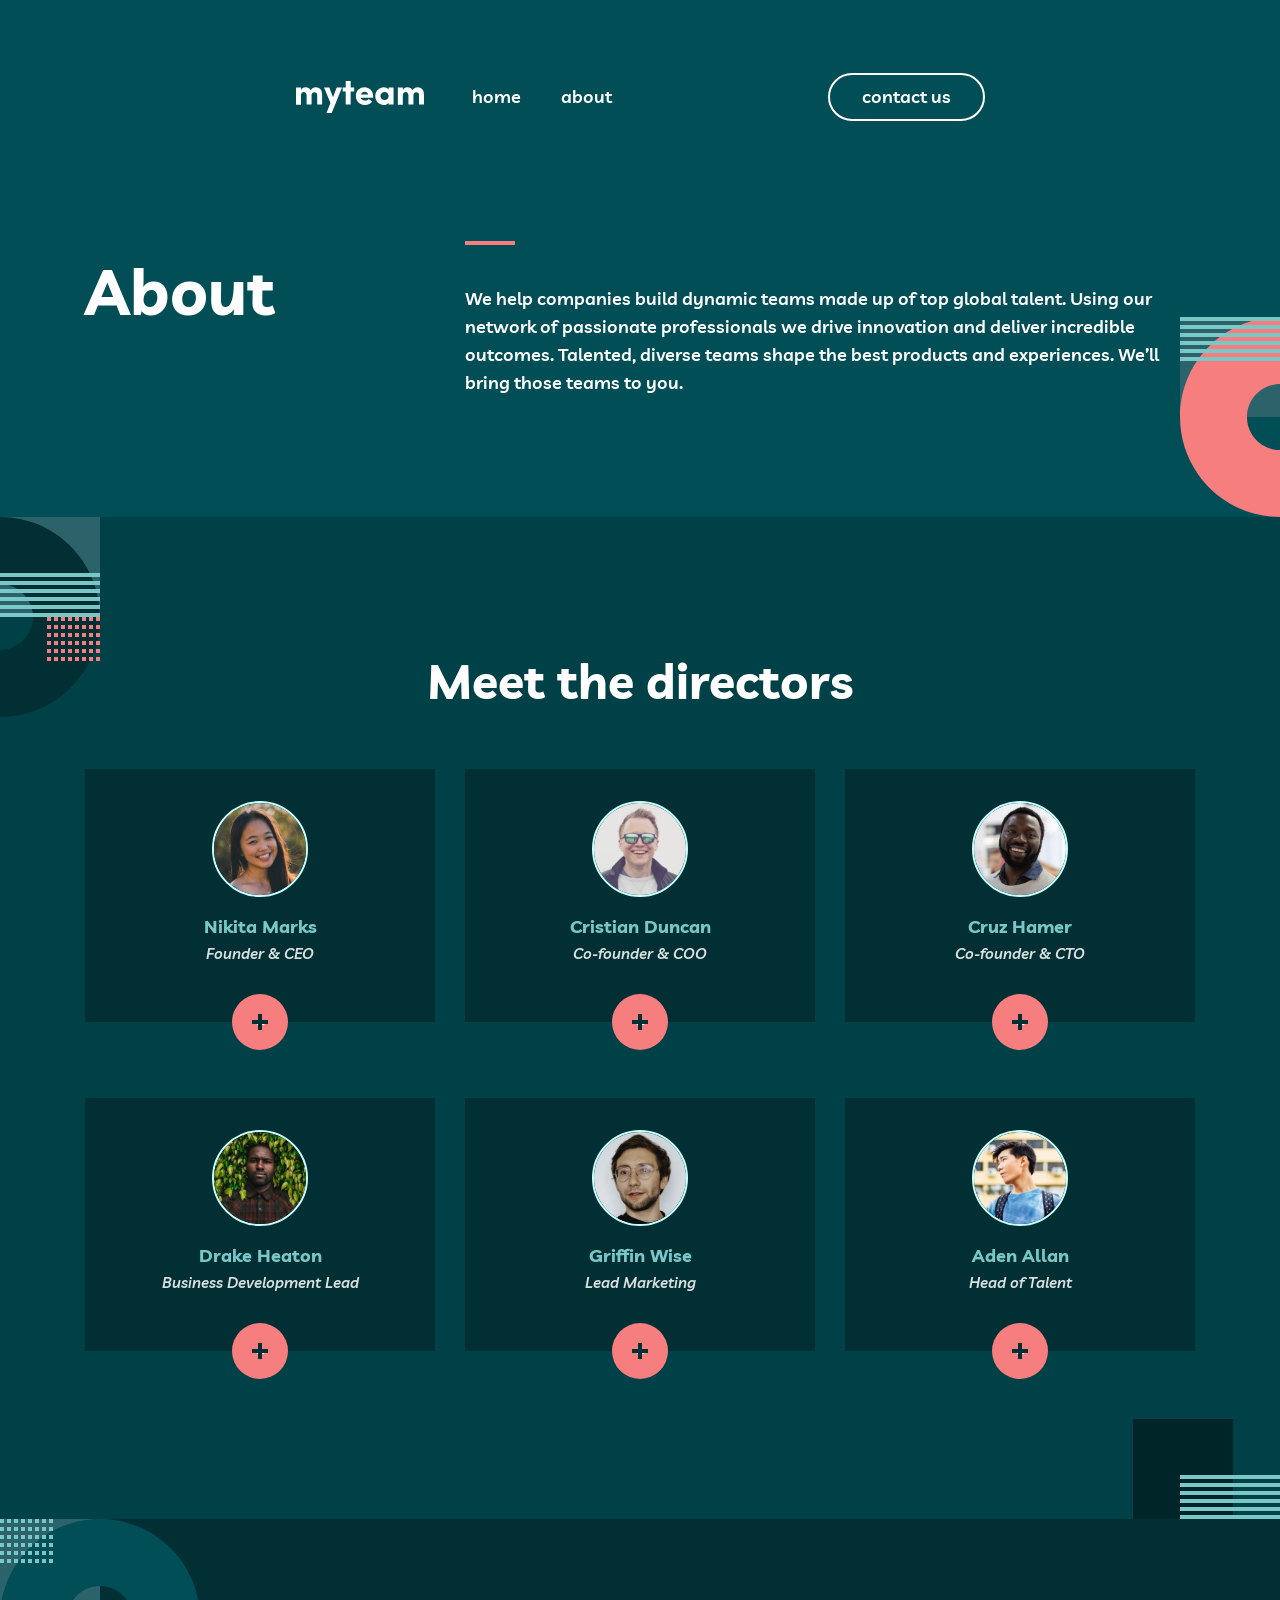
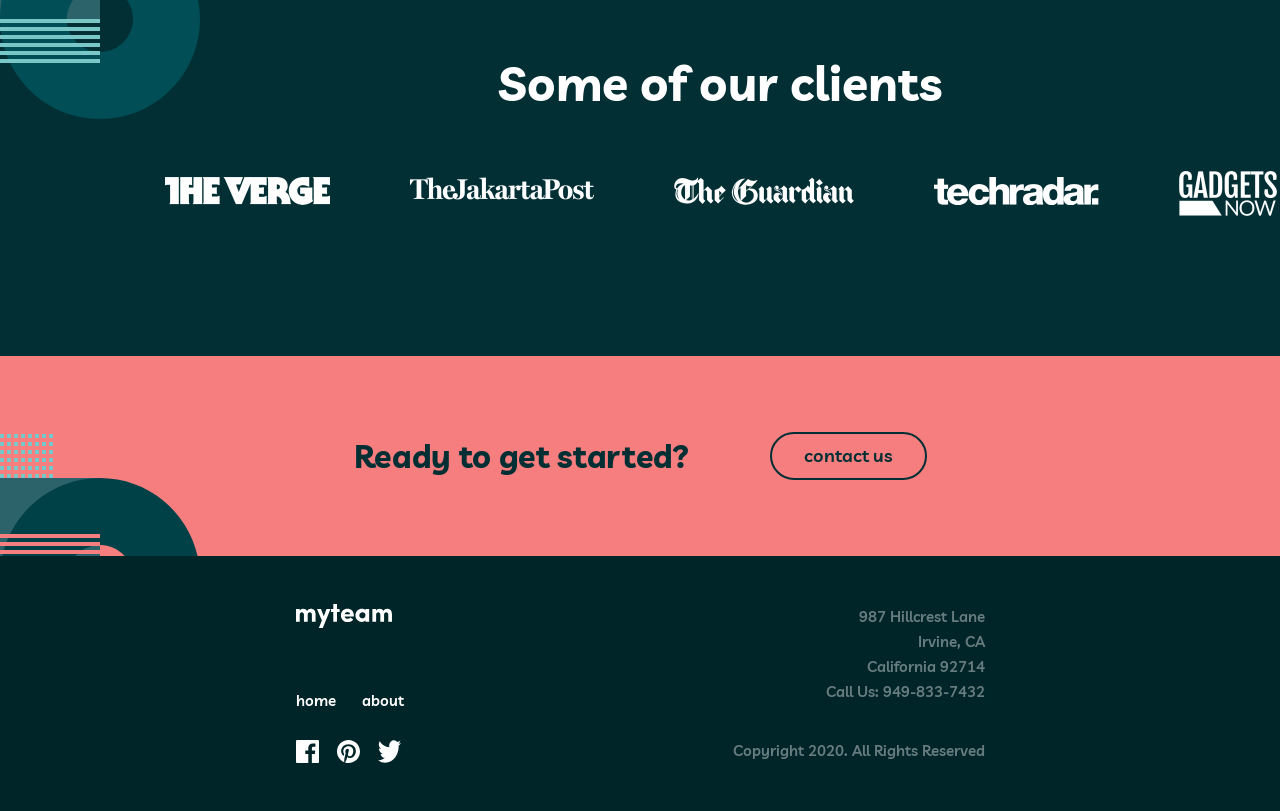
==== commit ab99ae7f: "fixed misalignment in header and clients sections" ====
--- a/pages/about.html
+++ b/pages/about.html
@@ -29,17 +29,13 @@
     </div>
 
 
-    <div class="header-actions">
-      <button class="nav-toggle" aria-label="Toggle menu">
-        <span></span><span></span><span></span>
-      </button>
-    </div>
+
 
     <div class="container-about">
       <h1 class="h1-small white-text about-text">About</h1>
       <div>
         <span class="section-accent"></span>
-        <p class="about-description body-2 white-text">We help companies build dynamic teams made up of top global
+        <p class="about-description body-1 white-text">We help companies build dynamic teams made up of top global
           talent.
           Using our network of passionate professionals we drive innovation and
           deliver incredible outcomes. Talented, diverse teams shape the best
@@ -212,16 +208,18 @@
       <div class="clients-container">
         <h2 class="h2 white-text">Some of our clients</h2>
         <ul class="logo-list">
-          <li><img src="../assets/logo-the-verge.png" alt="The Verge" /></li>
-          <li>
-            <img src="../assets/logo-jakarta-post.png" alt="Jakarta Post" />
-          </li>
-          <li>
-            <img src="../assets/logo-the-guardian.png" alt="The Guardian" />
-          </li>
-          <li><img src="../assets/logo-tech-radar.png" alt="Tech Radar" /></li>
-          <li>
-            <img src="../assets/logo-gadgets-now.png" alt="Gadgets Now" />
+          <li>
+            <img class="logo-1" src="../assets/logo-the-verge.png" alt="The Verge" /></li>
+          <li>
+            <img class="logo-2" src="../assets/logo-jakarta-post.png" alt="Jakarta Post" />
+          </li>
+          <li>
+            <img class="logo-3" src="../assets/logo-the-guardian.png" alt="The Guardian" />
+          </li>
+          <li>
+            <img class="logo-4" src="../assets/logo-tech-radar.png" alt="Tech Radar" /></li>
+          <li>
+            <img class="logo-5" src="../assets/logo-gadgets-now.png" alt="Gadgets Now" />
           </li>
         </ul>
       </div>
--- a/css/style.css
+++ b/css/style.css
@@ -80,6 +80,14 @@
 }
 
 /* FOOTER start ------------------------------------------------- */
+/* html {
+  overflow-y: hidden;
+} */
+
+
+html {
+    /* overflow-y: hidden; */
+}
 
 .footer {
     background-color: var(--color-dark-green);
@@ -95,10 +103,8 @@
     margin: 0 auto;
     width: min(1110px, 90%);
     display: grid;
-    grid-template-columns: 1fr 1fr 1fr;
+    grid-template-columns: 285px 285px 1fr;
     align-items: start;
-    margin-left: 165px;
-    margin-right: 163px;
 }
 
 /* ----Logo---- */
@@ -110,15 +116,16 @@
 
 .footer-nav {
     display: flex;
-    gap: 35px;
-    margin-top: 35px;
+    gap: 37px;
+    margin-top: 20px;
 }
 
 .footer-nav a {
     color: var(--color-white);
     display: inline-block;
     text-decoration: none;
-    letter-spacing: 1px;
+    font-weight: 600;
+    letter-spacing: 0px;
 }
 
 .footer-nav a:hover {
@@ -129,11 +136,13 @@
 
 .footer-contact {
     margin: 0;
-    color: #9aaeb0;
+    opacity: 40%;
 }
 
 .footer-contact p {
     margin: 0;
+    font-weight: 600;
+    letter-spacing: 0px;
 }
 
 .footer-contact a {
@@ -152,6 +161,7 @@
     flex-direction: column;
     align-items: flex-end;
     height: 100%;
+    letter-spacing: 0px;
 }
 
 .social-links {
@@ -163,18 +173,21 @@
     display: flex;
     align-items: center;
     justify-content: center;
-    width: 24px;
-    height: 24px;
+    /* width: 24px; */
+    /* height: 24px; */
 }
 
 .social-links img {
-    width: 20px;
-    height: 20px;
+    width: 23px;
+    height: 23px;
+}
+.social-twitter {
+    width: 19.5px;
 }
 
 .copyright {
     margin: 55px 0 0;
-    color: #9aaeb0;
+    opacity: 40%;
 
 }
 
@@ -185,7 +198,7 @@
    shape layer. All of this is reused by about.html and contact.html, so it
    lives here rather than in a per-page sheet.
    ------------------------------------------------------------------------ */
- 
+
 *,
 *::before,
 *::after {
@@ -193,7 +206,7 @@
     margin: 0;
     padding: 0;
 }
- 
+
 body {
     font-family: var(--font-body);
     font-weight: var(--font-weight-body);
@@ -201,52 +214,54 @@
     line-height: var(--line-body-2);
     color: var(--color-white);
     background: var(--color-midnight-green);
-}
- 
+    /* min-width: 1440px;  */
+    /* desktop-only build — no breakpoints below this */
+}
+
 ul {
     list-style: none;
 }
- 
+
 img {
     display: block;
     max-width: 100%;
 }
- 
+
 a {
     text-decoration: none;
     color: inherit;
 }
- 
+
 button {
     cursor: pointer;
     background: none;
     border: none;
 }
- 
+
 /* ----Page shell---- */
 /* 1110px of content, centred — the 165px side margins from the Figma frame */
- 
+
 .container {
     width: 1110px;
     margin-inline: auto;
 }
- 
+
 /* ----Decorative shape layer---- */
 /* Each section drops its artwork into one of these and clips it with
    overflow: hidden, so nothing bleeds between sections. */
- 
+
 .shape-layer {
     position: absolute;
     inset: 0;
     pointer-events: none;
 }
- 
+
 .shape-layer img {
     position: absolute;
 }
- 
+
 /* ----Buttons---- */
- 
+
 .btn {
     display: inline-flex;
     align-items: center;
@@ -262,141 +277,138 @@
     white-space: nowrap;
     transition: background-color 0.2s ease, color 0.2s ease;
 }
- 
+
 .btn-outline {
     color: var(--color-white);
 }
- 
+
 .btn-outline:hover {
     background: var(--color-white);
     color: var(--color-midnight-green);
 }
- 
+
 .btn-outline-dark {
     color: var(--color-sacramento-state-green);
 }
- 
+
 .btn-outline-dark:hover {
     background: var(--color-sacramento-state-green);
     color: var(--color-light-coral);
 }
- 
+
 /* ----Accent bar above a heading---- */
- 
+
 .section-accent {
     display: block;
     width: 50px;
     height: 4px;
     background: var(--color-light-coral);
 }
- 
+
 .section-accent--blue {
     background: var(--color-rapture-blue);
 }
- 
+
 /* ----Header---- */
- 
+
 .site-header {
     display: flex;
     align-items: center;
     justify-content: space-between;
     height: 48px;
 }
- 
+
 .site-header-left {
     display: flex;
     align-items: center;
     gap: 80px;
 }
- 
+
 .logo img {
     width: 160px;
     height: 40px;
 }
- 
+
 /* ----Main navigation---- */
- 
+
 .main-nav {
     display: flex;
     gap: 40px;
 }
- 
+
 .main-nav a {
     transition: color 0.2s ease;
 }
- 
+
 /* The design has no persistent current-page marker, so .is-active is left
    unstyled — the hook stays available for templating. */
 .main-nav a:hover {
     color: var(--color-light-coral);
 }
- 
+
 /* SHARED / GLOBAL END ----------------------------------------------------- */
 
 
 /* -----CTA banner-----START */
 .banner {
-  position: relative;
-  width: 100%;
-  height: 200px;
-  background-color: var(--color-light-coral);
-  display: flex;
-  flex-direction: row;
-  align-items: center;
-  justify-content: center;
+    position: relative;
+    height: 200px;
+    background-color: var(--color-light-coral);
+    overflow: hidden;
+    display: flex;
+    align-items: center;
 }
 
 .banner figure {
-    position:absolute;
+    position: absolute;
     left: 0;
     bottom: 0;
+    margin: 0;
+    width: 200px;
+    height: 244px;
+    z-index: 1;
+}
+
+.banner figure img {
+    width: 100%;
+    height: 100%;
+    object-fit: contain;
+    object-position: left bottom;
 }
 
 .banner-content {
-    display: flex;
-    flex-direction: row;
+    position: relative;
+    z-index: 2;
+    width: 100%;
+    max-width: 917px;
+    margin: 0 auto;
+    display: flex;
     align-items: center;
     justify-content: space-between;
-    flex-basis: 917px;
 }
 
 .banner-content h2 {
-  color: var(--color-sacramento-state-green);
-  font-family: var(--font-heading);
-  font-size: var(--text-h2);
-  font-weight: var(--font-weight-heading);
-  line-height: var(--line-h2);
-}
+    color: var(--color-sacramento-state-green);
+    font-family: var(--font-heading);
+    font-size: var(--text-h2);
+    font-weight: var(--font-weight-heading);
+    line-height: var(--line-h2);
+    margin: 0;
+}
+
 
 .btn-banner:hover {
-    color:var(--color-white);
+    color: var(--color-white);
     border: none;
 }
-/* -----CTA banner-----END */
-
-
-/* RESPONSIVE start --------------------------------------------------------
-   The page is being converted to tablet one section at a time. Sections
-   listed below are still desktop-only: they are pinned to the 1440px layout
-   so they don't collapse while the converted ones go fluid. This costs a
-   horizontal scrollbar under 1440px — it disappears once the last selector
-   is removed from this block.
-   ------------------------------------------------------------------------ */
-
-/* ----Not yet converted---- */
-/* Delete a selector from here when that section gets its own breakpoints. */
-
-.banner,
-.footer {
-    min-width: 1440px;
-}
 
 /* ----Tablet (768px frame)---- */
-/* Header. The container narrows to 689px (39px side margins), the logo
-   drops to 128x32, and the gap to the nav closes from 80px to 48px. The nav
-   gap itself and the button are unchanged from desktop. */
-
-@media (max-width: 1109px) {
+
+@media (max-width: 1439px) {
+
+    /* ----Page shell + header---- */
+    /* Container narrows to 689px (39px margins), logo drops to 128x32,
+       and the gap to the nav closes from 80px to 48px. */
 
     .container {
         width: min(689px, calc(100% - 78px));
@@ -410,6 +422,69 @@
         width: 128px;
         height: 32px;
     }
-}
-
-/* RESPONSIVE END ---------------------------------------------------------- */+
+    /* ----CTA banner---- */
+
+    .banner figure {
+        bottom: -22px;
+    }
+
+    .banner-content {
+        max-width: 573px;
+    }
+
+    .banner-content h2 {
+        font-size: 32px;
+        line-height: 32px;
+        letter-spacing: -0.33px;
+    }
+
+    /* ----Footer (271px tall in the tablet frame)---- */
+    /* Two rows: brand + address, then socials + copyright across the full
+       width. Row heights come straight from the frame. */
+
+    .footer-container {
+        width: min(689px, calc(100% - 78px));
+        margin-inline: auto;
+        grid-template-columns: 1fr 1fr;
+        grid-template-rows: 102px 25px;
+        row-gap: 32px;
+    }
+
+    .footer-brand {
+        grid-column: 1;
+        grid-row: 1;
+    }
+
+    .footer-logo img {
+        width: 96px;
+        height: auto;
+    }
+
+    .footer-nav {
+        font-size: 15px;
+        line-height: 25px;
+        margin-top: 53px;
+        gap: 26px;
+    }
+
+    .footer-contact {
+        grid-column: 2;
+        grid-row: 1;
+        display: flex;
+        flex-direction: column;
+        align-items: flex-end;
+        justify-content: end;
+    }
+
+    .footer-right {
+        grid-column: 1 / 3;
+        grid-row: 2;
+        flex-direction: row;
+        justify-content: space-between;
+    }
+
+    .copyright {
+        margin: 0;
+    }
+}
--- a/css/about.css
+++ b/css/about.css
@@ -30,7 +30,6 @@
   margin-top: 120px;
   margin-bottom: 120px;
   margin-inline: auto;
-  padding: 0 24px;
   display: grid;
   grid-template-columns: 350px 730px;
   gap: 30px;
@@ -40,15 +39,17 @@
 .about-text {
     width: 350px;
     height: 100px;
+    align-content: center;
 }
 
 .about-description {
     text-align: left;
     width: 730px;
-    height: 156px;
+    height: 112px;
 }
 
 .section-accent {
+    align-items: start;
     margin-bottom: 40px;
 }
 
@@ -285,7 +286,7 @@
 /* Clients Section */
 
 .h2 {
-    margin: 0 0 48px;
+    margin-bottom: 64px;
     text-align: center;
 }
 
@@ -297,27 +298,27 @@
 }
 
 .clients-container {
-    position: relative;
-    max-width: 1110px;
-    margin: 0 auto;
-    padding-left: 115px;
-    padding-right: 115px;
-    padding-bottom: 140px;
-    padding-top: 140px;
+    position: absolute;
+    width: 1110px;
     height: 157px;
+    margin-left: 165px;
+    margin-right: 165px;
+    margin-top: 140px;
+    margin-bottom: 140px;
 
 }
 
 .logo-list {
     list-style: none;
     display: grid;
-    grid-template-columns: repeat(5, 1fr);
-    gap: 32px;
+    grid-template-columns: 165px 184px 180px 165px 98px;
+    gap: 80px;
     align-items: center;
+    height: 45px;
 }
 
 .logo-list img {
-    width: 100%;
+    width: auto;
     height: auto;
 }
 
@@ -327,7 +328,11 @@
     left: 0;
 }
 
-
+.logo-1 { translate: 0 -3px; }
+.logo-2 { translate: 0 -5px; }
+.logo-3 { translate: 0 -3px; }
+.logo-4 { translate: 0 -3px; }
+.logo-5 { translate: 0 0px; }
 
 /* OVERRIDES */
 .director-header {
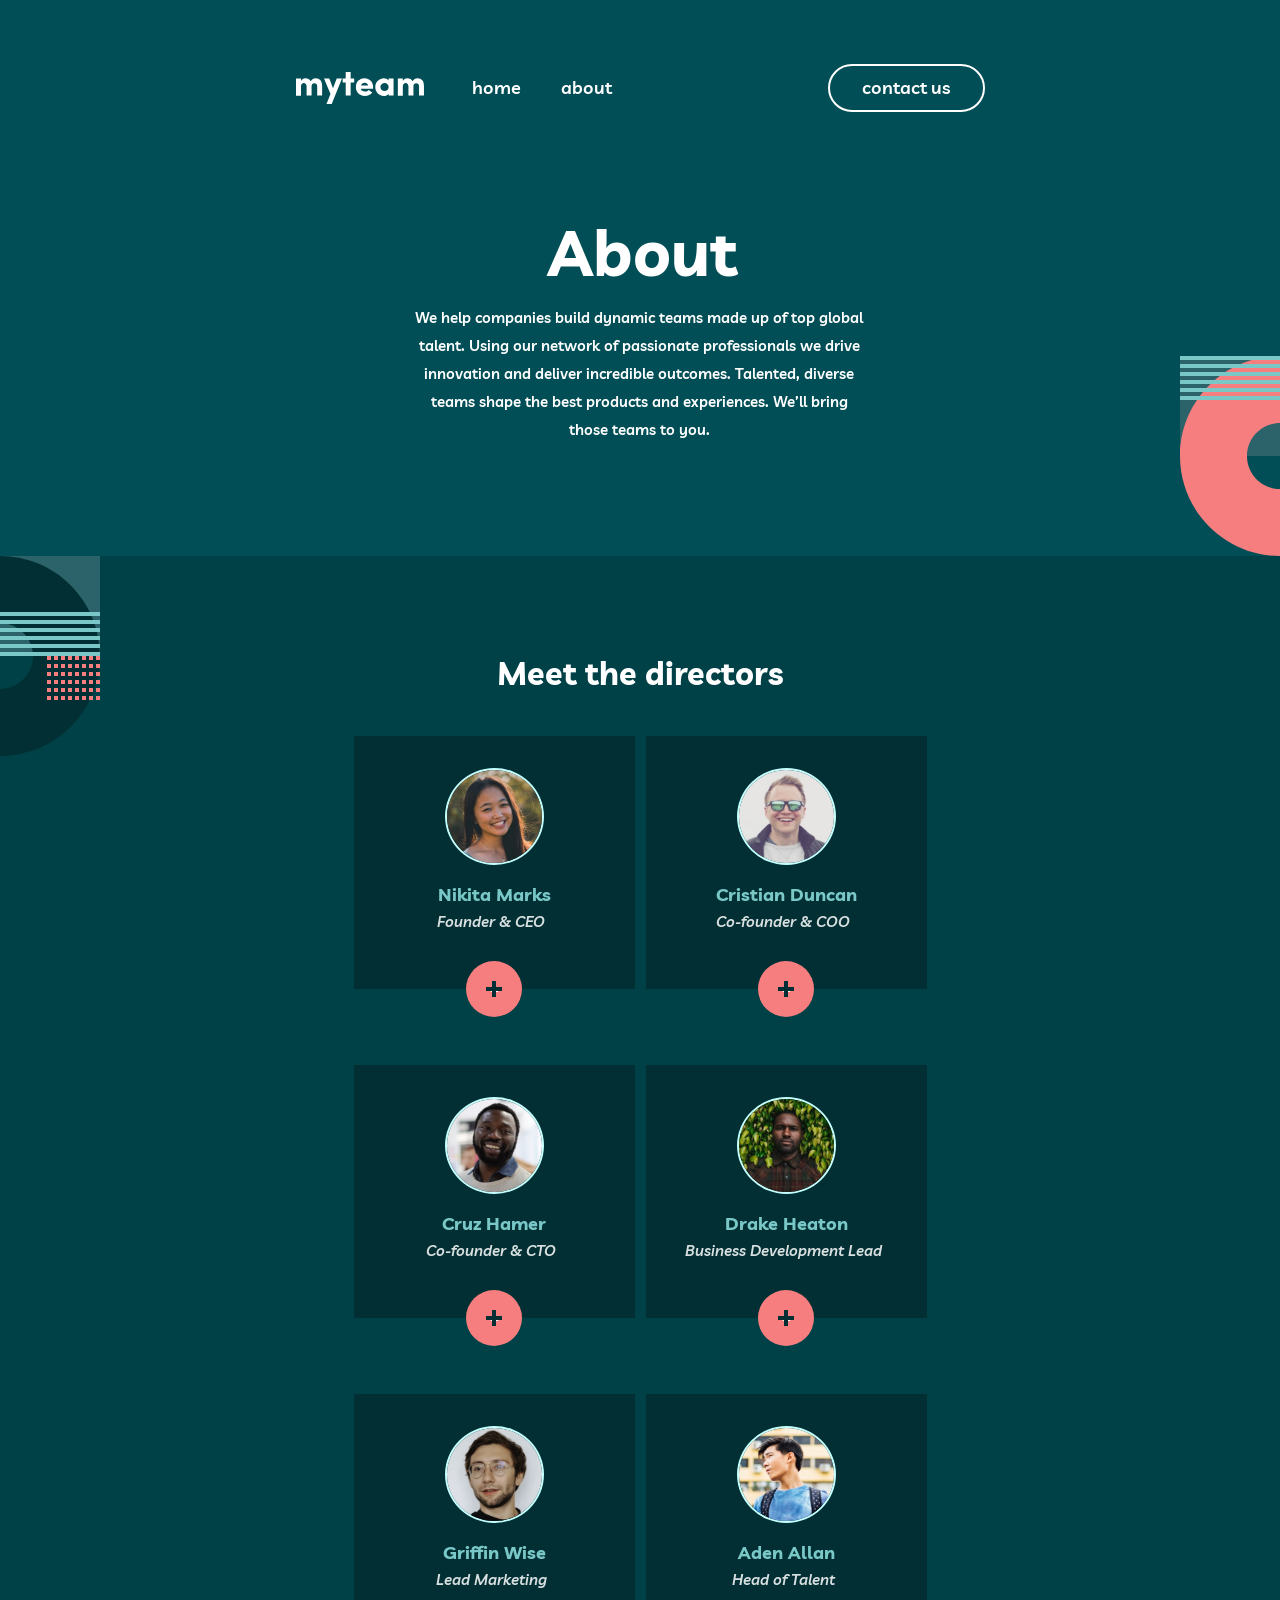
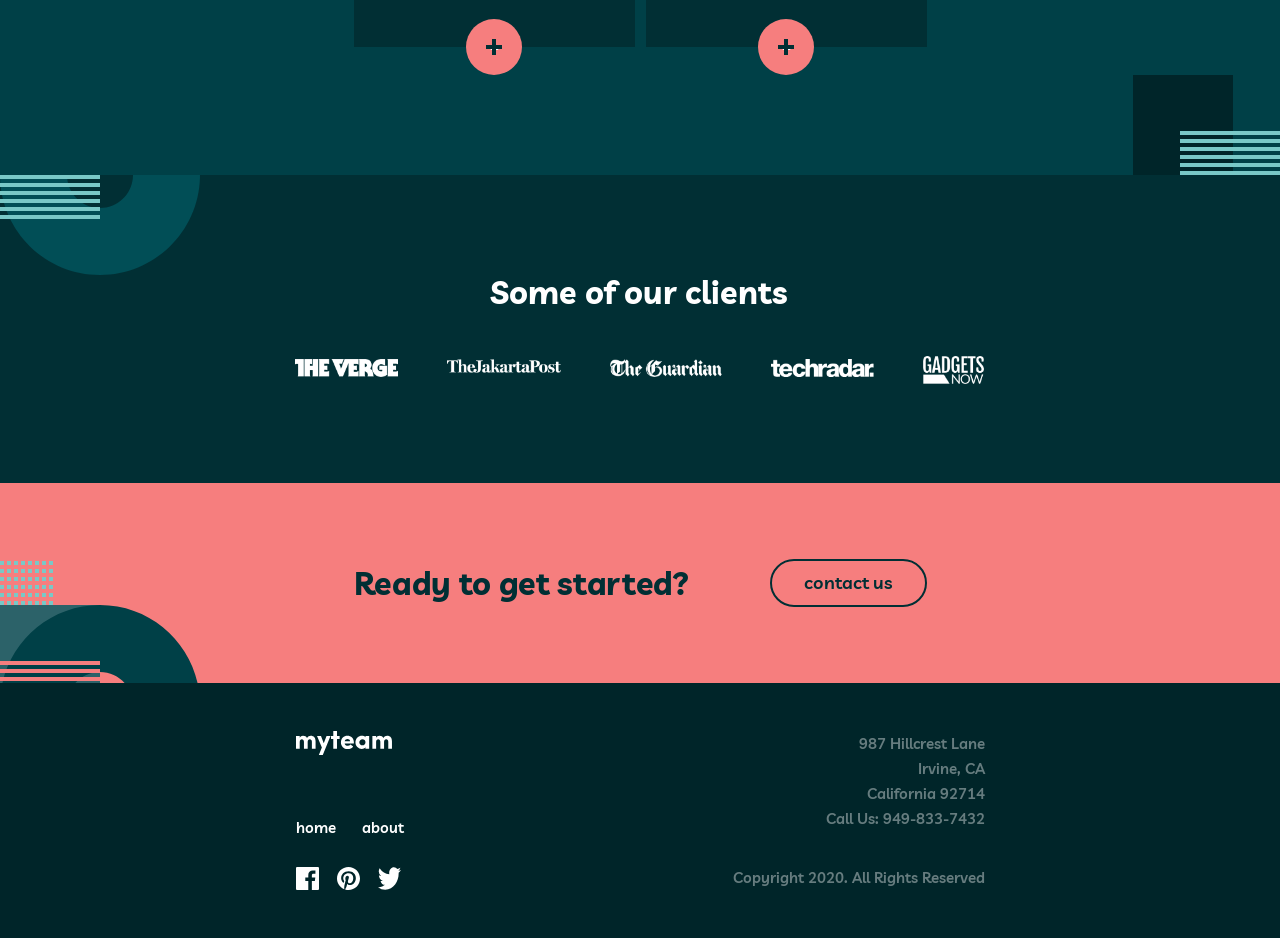
==== commit bc79b721: "finished tablet about page clients section" ====
--- a/pages/about.html
+++ b/pages/about.html
@@ -206,7 +206,7 @@
         <img src="../assets/bg-pattern-about-4.svg" alt="" />
       </figure>
       <div class="clients-container">
-        <h2 class="h2 white-text">Some of our clients</h2>
+        <h2 class="h2 white-text clients-header">Some of our clients</h2>
         <ul class="logo-list">
           <li>
             <img class="logo-1" src="../assets/logo-the-verge.png" alt="The Verge" /></li>
--- a/css/style.css
+++ b/css/style.css
@@ -181,6 +181,7 @@
     width: 23px;
     height: 23px;
 }
+
 .social-twitter {
     width: 19.5px;
 }
@@ -424,13 +425,13 @@
     }
 
     /* ----CTA banner---- */
+    .banner-content {
+        max-width: 573px;
+        left: 0px;
+    }
 
     .banner figure {
         bottom: -22px;
-    }
-
-    .banner-content {
-        max-width: 573px;
     }
 
     .banner-content h2 {
@@ -439,6 +440,9 @@
         letter-spacing: -0.33px;
     }
 
+    /*-----CTA banner-----END */
+
+    /* -----Global Footer Tablet-----START */
     /* ----Footer (271px tall in the tablet frame)---- */
     /* Two rows: brand + address, then socials + copyright across the full
        width. Row heights come straight from the frame. */
@@ -484,7 +488,222 @@
         justify-content: space-between;
     }
 
+    /* -----Global Footer Tablet -----END */
+}
+
+/* RESPONSIVE start --------------------------------------------------------
+   The page is being converted to tablet one section at a time. Sections
+   listed below are still desktop-only: they are pinned to the 1440px layout
+   so they don't collapse while the converted ones go fluid. This costs a
+   horizontal scrollbar under 1440px — it disappears once the last selector
+   is removed from this block.
+   ------------------------------------------------------------------------ */
+
+/* ----Tablet (768px frame)---- */
+/* Header. The container narrows to 689px (39px side margins), the logo
+   drops to 128x32, and the gap to the nav closes from 80px to 48px. The nav
+   gap itself and the button are unchanged from desktop. */
+
+
+@media (max-width: 767px) {
+
+    /* -----CTA banner Mobile-----START */
+    .banner {
+        /* background-color: red; */
+        height: 302px;
+    }
+
+    .banner-content {
+        flex-direction: column;
+        margin: 0 auto;
+        justify-content: center;
+        align-items: center;
+    }
+
+    .banner-content h2 {
+        text-align: center;
+        margin-bottom: 24px;
+        width: 327px;
+    }
+
+    .banner-content a {
+        margin-left: 5px;
+    }
+
+    /* -----CTA banner Mobile-----END */
+
+    /* -----Global Footer Mobile -----START */
+    .footer {
+        height: 432px;
+        min-width: 375px;
+    }
+
+    .footer-container {
+        margin: 0 auto;
+        display: flex;
+        flex-direction: column;
+        align-items: center;
+        gap: 23px;
+    }
+
+    .footer-brand {
+        display: flex;
+        flex-direction: column;
+        justify-content: center;
+        align-items: center;
+    }
+
+    .footer-logo {
+        margin-top: 15px;
+        margin-left: 10px;
+        width: 96px;
+        height: 24px;
+    }
+
+    .footer-nav {
+        margin-top: 24px;
+        margin-left: 10px;
+        gap: 25px;
+    }
+
+    .footer-contact {
+        display: flex;
+        flex-direction: column;
+        justify-content: center;
+        align-items: center;
+        margin-left: 5px;
+    }
+
+    .footer-right {
+        display: flex;
+        flex-direction: column;
+        justify-content: center;
+        align-items: center;
+    }
+
+    .social-links {
+        margin-top: 20px;
+        padding-left: 10px;
+    }
+
     .copyright {
-        margin: 0;
-    }
-}
+        margin-top: 16px;
+    }
+
+    /* -----Global Footer Mobile -----END */
+
+    .container {
+        width: min(327px, calc(100% - 48px));
+    }
+
+    .site-header {
+        height: 32px;
+    }
+
+    /* Nav and contact button move into the slide-in panel */
+    .main-nav,
+    .site-header > .btn {
+        display: none;
+    }
+}
+
+/* ===== Mobile burger menu ===================================== */
+
+.menu-checkbox {
+    position: absolute;
+    width: 1px;
+    height: 1px;
+    margin: -1px;
+    clip-path: inset(50%);
+}
+
+.menu-overlay,
+.mobile-menu,
+.nav-toggle {
+    display: none;
+}
+
+.nav-toggle {
+    width: 20px;
+    height: 17px;
+    cursor: pointer;
+}
+
+.nav-toggle img {
+    width: 20px;
+    height: 17px;
+}
+
+.menu-close img {
+    width: 18px;
+    height: 17px;
+}
+
+.menu-overlay {
+    position: fixed;
+    inset: 0;
+    z-index: 40;
+    background: rgba(0, 0, 0, 0.5);
+    cursor: pointer;
+}
+
+.mobile-menu {
+    position: fixed;
+    top: 0;
+    right: 0;
+    z-index: 50;
+    width: 255px;
+    height: 100%;
+    padding: 112px 48px 0;
+    background: var(--color-police-blue);
+    overflow: hidden;
+}
+
+.menu-close {
+    position: absolute;
+    top: 56px;
+    right: 24px;
+    width: 18px;
+    height: 17px;
+    cursor: pointer;
+}
+
+.mobile-nav {
+    position: relative;
+    z-index: 1;
+    display: flex;
+    flex-direction: column;
+    align-items: flex-start;
+    gap: 24px;
+    font-size: var(--text-h3);
+    line-height: var(--line-h3);
+}
+
+.mobile-nav .btn {
+    width: 159px;
+    margin-top: 12px;
+}
+
+.mobile-menu-shape {
+    position: absolute;
+    right: -100px;
+    bottom: 0;
+    width: 200px;
+    height: auto;
+}
+
+@media (max-width: 767px) {
+
+    .site-header .nav-toggle {
+        display: block;
+    }
+
+    .menu-checkbox:checked ~ .menu-overlay,
+    .menu-checkbox:checked ~ .mobile-menu {
+        display: block;
+    }
+
+    html:has(.menu-checkbox:checked) {
+        overflow: hidden;
+    }
+}
--- a/css/about.css
+++ b/css/about.css
@@ -294,18 +294,15 @@
     background-color: var(--color-sacramento-state-green);
     height: 437px;
     position: relative;
-
+    overflow: hidden;
 }
 
 .clients-container {
-    position: absolute;
     width: 1110px;
     height: 157px;
-    margin-left: 165px;
-    margin-right: 165px;
     margin-top: 140px;
     margin-bottom: 140px;
-
+    margin-inline: auto;
 }
 
 .logo-list {
@@ -337,4 +334,144 @@
 /* OVERRIDES */
 .director-header {
     margin-bottom: 64px;
+}
+
+@media (max-width: 1439px) {
+
+    .site-header {
+        margin-top: -9px;
+    }
+
+    header {
+        height: 556px;
+    }
+
+    .container-about {
+        width: 683px;
+        height: 220px;
+        margin-left: 0 auto;
+        margin-right: 0 auto;
+        margin-bottom: 112px;
+        margin-top: 112px;
+        display: flex;
+        flex-direction: column;
+        gap: 0px;
+        position: relative;
+        left: 2px;
+    }
+
+    .section-accent {
+        display: none;
+    }
+
+    .about-text {
+        height: 56px;
+        width: 683px;
+        text-align: center;
+
+    }
+
+    .about-description {
+        width: 457px;
+        height: 140px;
+        text-align: center;
+        margin-left: 110px;
+        margin-right: 116px;
+        margin-top: 24px;
+        font-size: var(--text-body-2);  
+    }
+
+    /* DIRECTORS */
+
+    .directors-list {
+        grid-template-columns: repeat(2, 281px);
+        gap: 48px 11px;
+        margin: 0 auto;
+        margin-top: 55px;
+        margin-bottom: 81px;
+
+    }
+
+    .director-header {
+        margin: 0 auto;
+        height: 32px;
+        width: 445px;
+        margin-top: -6px;
+    }
+
+    .director-card {
+        height: 253px;
+        width: 281px;
+        margin-bottom: 47px;
+    }
+
+    .directors-container {
+        padding-top: 1px;
+        padding-bottom: 0px;
+        margin-top: 98px;
+    }
+
+    .card-toggle {
+        position: absolute;
+        bottom: -28px;
+        left: 0;
+        right: 0;
+        margin-left: auto;
+        margin-right: auto;
+    }
+
+    .h2 {
+        font-size: 32px;
+    }
+
+    .director-quote {
+        width: 233px;
+        height: 75px;
+    }
+
+    .director-avatar {
+        width: 99px;
+        height: 97px;
+    }
+
+    .director-role {
+        width: 98%;
+    }
+
+    /* CLIENTS SECTION */
+
+    .clients-container {
+    width: 689px;
+    height: 108px;
+    margin: 100px auto;
+}
+
+
+    .about-clients {
+        overflow: hidden;
+        height: 308px;
+    }
+
+    .clients-shape {
+        top: -100px;
+    }
+
+    .logo-list {
+        grid-template-columns:103px 114px 112px 103px 61px;
+        margin: 0;
+        height: 28px;
+        gap: 49px;
+    }
+
+    .clients-header {
+        margin-bottom: 48px;
+        height: 32px;
+        translate: -1px -7px;
+    }
+
+    .logo-1 { translate: -1px -1px; }
+    .logo-2 { translate: -1px -3px; }
+    .logo-3 { translate: -1px -1px; }
+    .logo-4 { translate: -1px -1px; }
+    .logo-5 { translate: -1px 1px; }
 }
